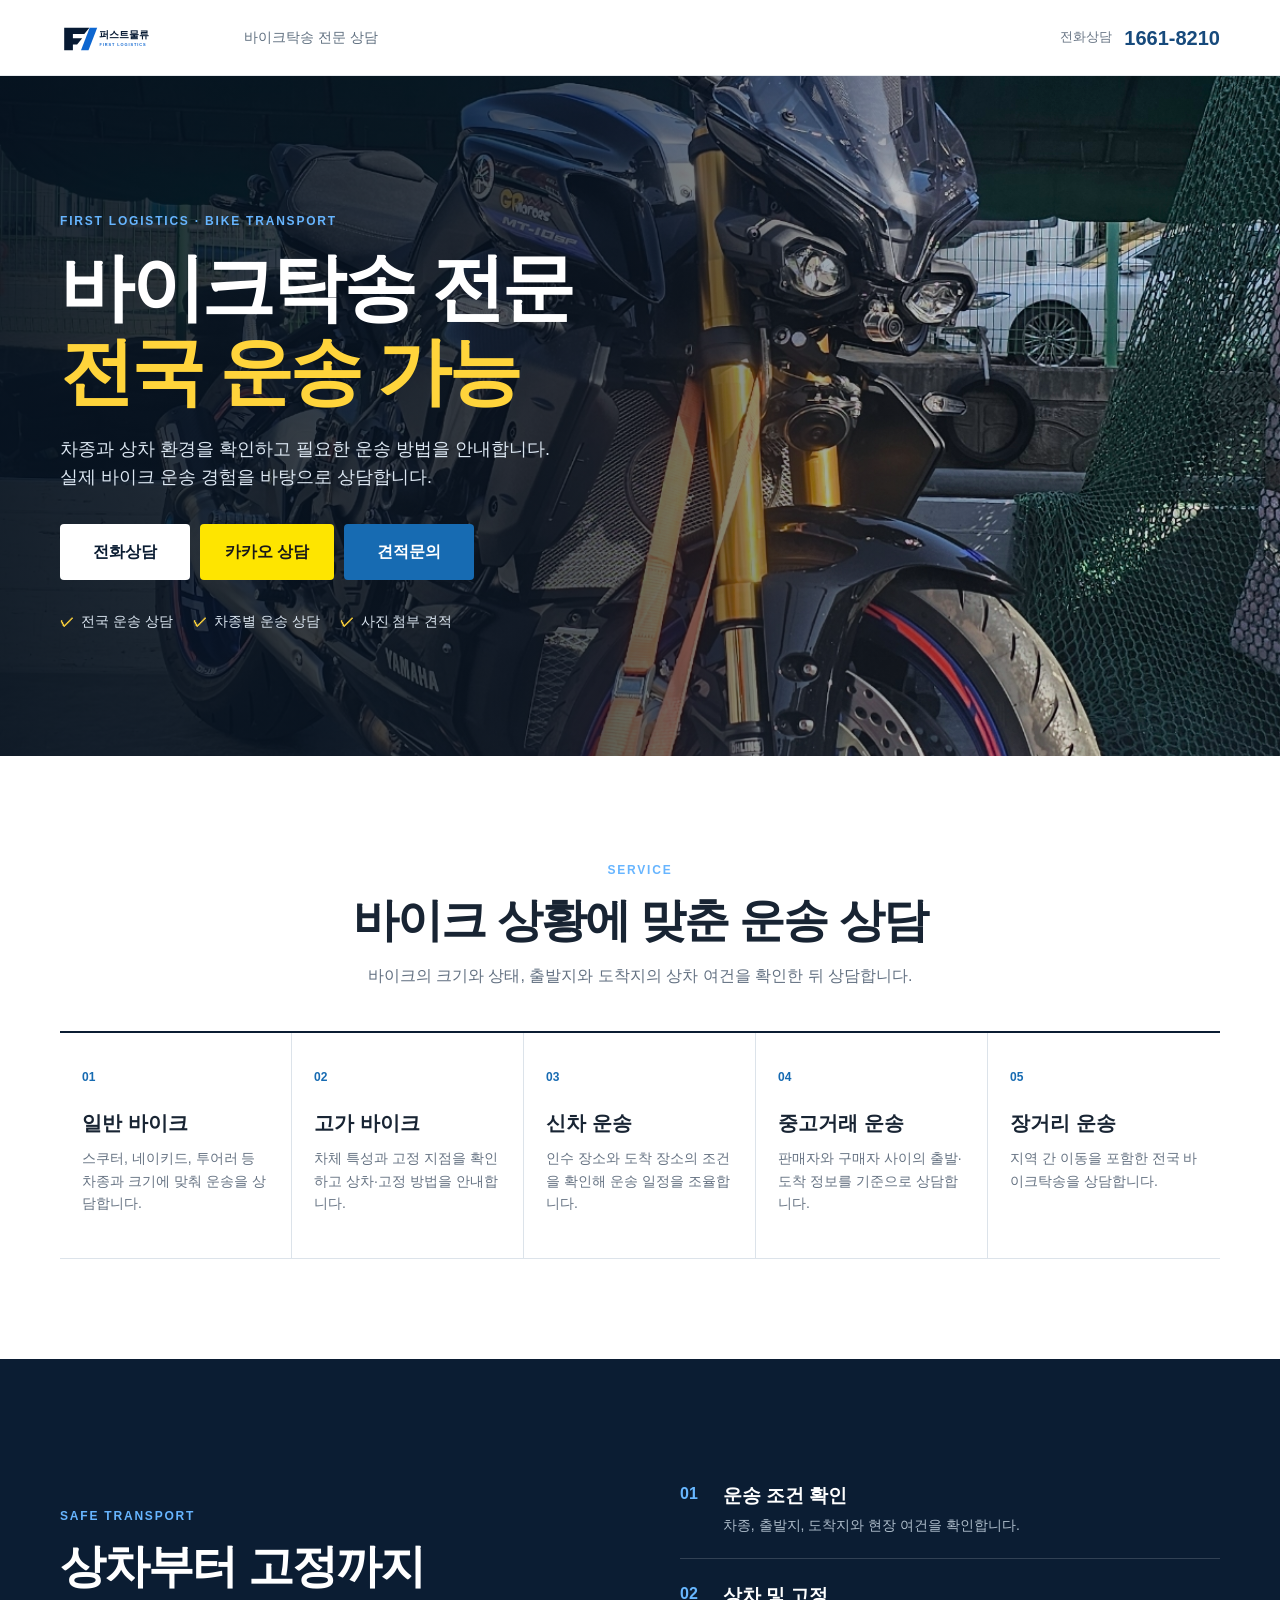
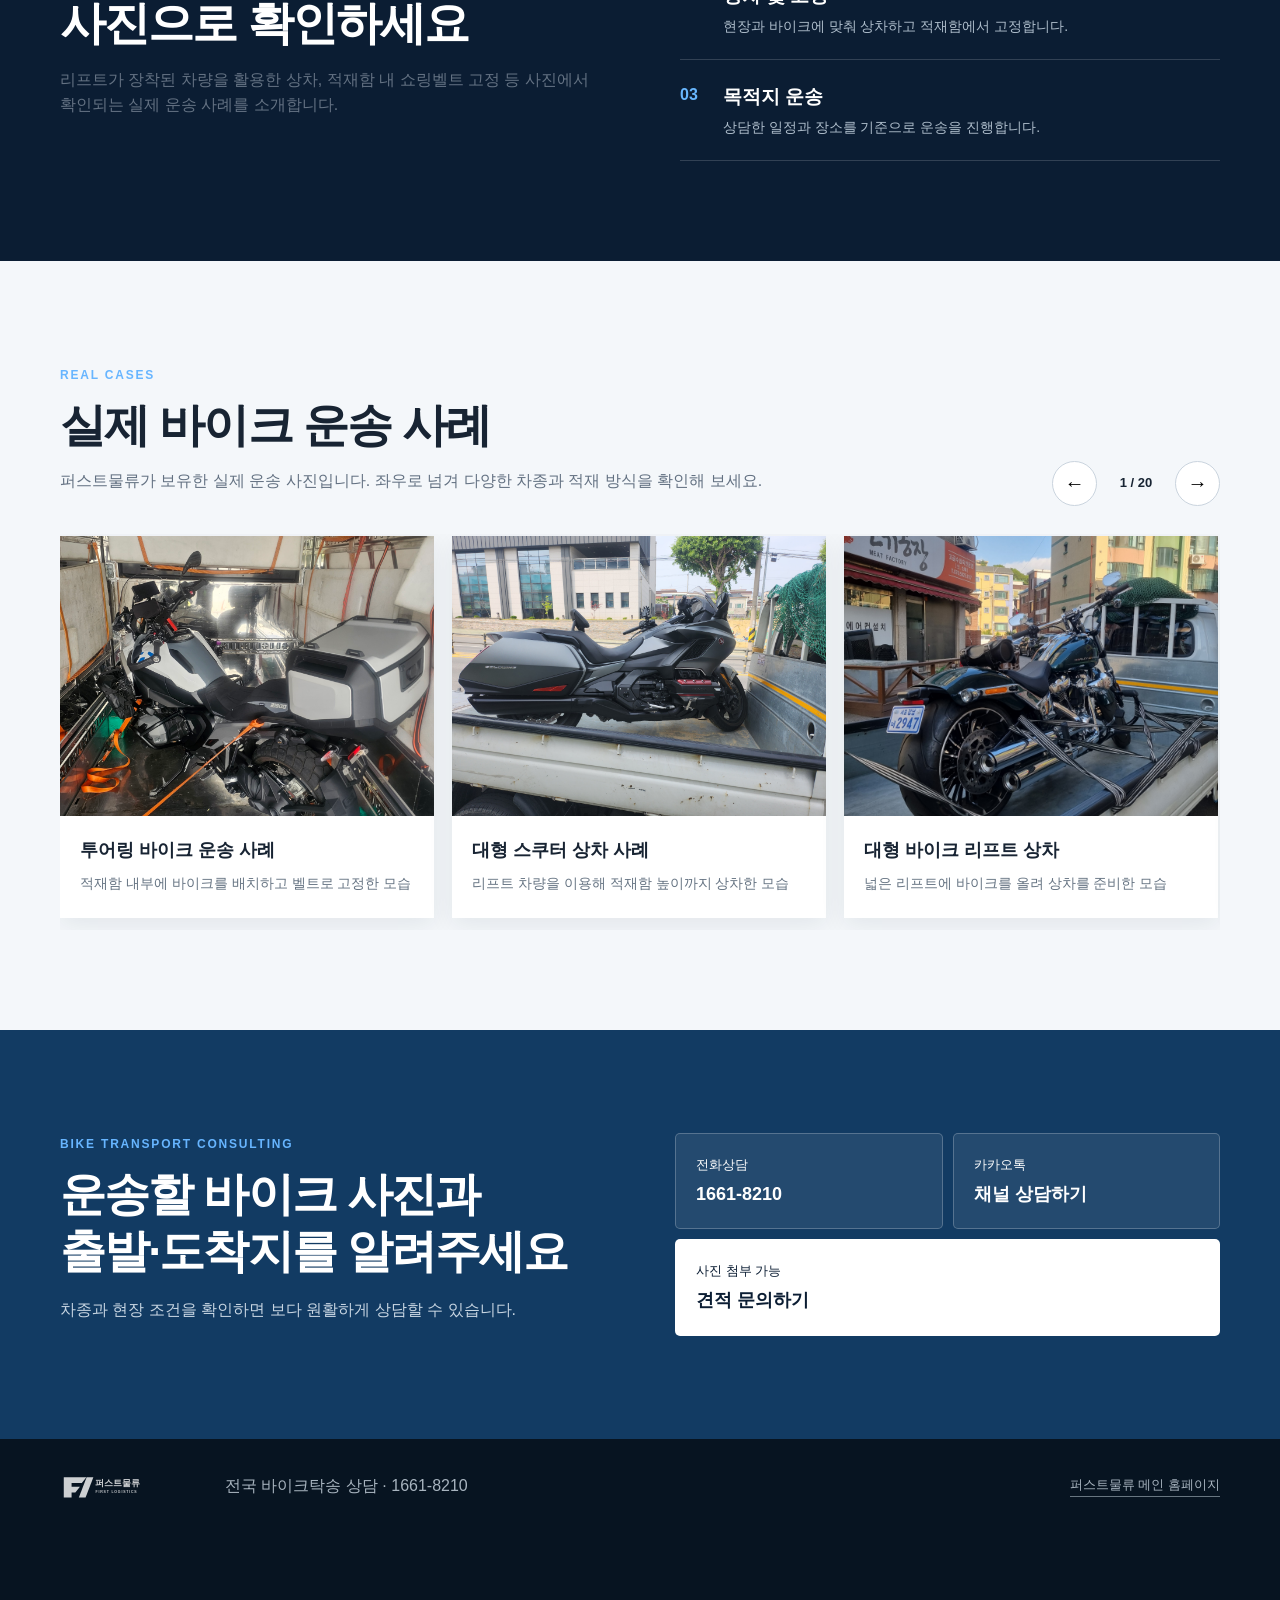
==== bike/index.html @ 936182fc "feat: add bike landing page" ====
<!doctype html>
<html lang="ko">
<head>
  <meta charset="utf-8">
  <meta name="viewport" content="width=device-width,initial-scale=1">
  <title>바이크탁송 전문 | 전국 오토바이 운송 퍼스트물류</title>
  <meta name="description" content="일반 바이크부터 고가·신차·중고거래·장거리 바이크까지 전국 탁송 상담. 실제 운송 사진을 확인하고 퍼스트물류에 전화, 카카오톡 또는 견적을 문의하세요.">
  <meta name="theme-color" content="#0b1d33">
  <link rel="canonical" href="https://firstlogis.co.kr/bike/">
  <meta property="og:type" content="website">
  <meta property="og:title" content="바이크탁송 전문 | 퍼스트물류">
  <meta property="og:description" content="실제 운송 경험을 바탕으로 상담하는 전국 바이크탁송 서비스">
  <meta property="og:url" content="https://firstlogis.co.kr/bike/">
  <meta property="og:site_name" content="퍼스트물류">
  <meta property="og:image" content="https://firstlogis.co.kr/assets/bike/bike-018.jpg">
  <meta property="og:image:alt" content="화물차에 안전하게 고정된 바이크 운송 사례">
  <meta name="twitter:card" content="summary_large_image">
  <meta name="twitter:title" content="바이크탁송 전문 | 퍼스트물류">
  <meta name="twitter:description" content="전국 바이크탁송 전화·카카오·견적 상담">
  <meta name="twitter:image" content="https://firstlogis.co.kr/assets/bike/bike-018.jpg">
  <link rel="icon" href="../assets/favicon.svg" type="image/svg+xml">
  <link rel="stylesheet" href="bike.css">
  <script async src="https://www.googletagmanager.com/gtag/js?id=G-6EL5B8HR0W"></script>
  <script>
    window.dataLayer = window.dataLayer || [];
    function gtag(){dataLayer.push(arguments);}
    gtag('js', new Date());
    gtag('config', 'G-6EL5B8HR0W');
  </script>
  <script type="application/ld+json">
  {
    "@context":"https://schema.org",
    "@type":"Service",
    "name":"퍼스트물류 바이크탁송",
    "serviceType":"바이크탁송 및 오토바이 운송",
    "provider":{"@type":"Organization","name":"퍼스트물류","url":"https://firstlogis.co.kr/","telephone":"1661-8210"},
    "areaServed":{"@type":"Country","name":"대한민국"},
    "url":"https://firstlogis.co.kr/bike/"
  }
  </script>
</head>
<body data-track-page-event="bike_page_view">
  <a class="skip-link" href="#main">본문 바로가기</a>

  <header class="bike-header">
    <div class="wrap header-inner">
      <a class="brand" href="../" aria-label="퍼스트물류 메인으로 이동"><img src="../assets/logo.svg" alt="퍼스트물류"></a>
      <p>바이크탁송 전문 상담</p>
      <a class="header-call" data-company-phone-link href="tel:16618210" data-track-event="phone_click" data-track-location="bike-header"><span>전화상담</span><strong data-company-phone>1661-8210</strong></a>
    </div>
  </header>

  <main id="main">
    <section class="hero">
      <img class="hero-image" src="../assets/bike/bike-018.jpg" alt="적재함에 쇼링벨트로 고정된 대형 바이크" fetchpriority="high">
      <div class="hero-shade"></div>
      <div class="wrap hero-content">
        <p class="eyebrow">FIRST LOGISTICS · BIKE TRANSPORT</p>
        <h1>바이크탁송 전문<br><strong>전국 운송 가능</strong></h1>
        <p class="hero-copy">차종과 상차 환경을 확인하고 필요한 운송 방법을 안내합니다.<br>실제 바이크 운송 경험을 바탕으로 상담합니다.</p>
        <div class="hero-actions">
          <a class="btn btn-call" data-company-phone-link href="tel:16618210" data-track-event="phone_click" data-track-location="bike-hero">전화상담</a>
          <a class="btn btn-kakao" data-kakao-link href="https://pf.kakao.com/_xdTxhfX" target="_blank" rel="noopener noreferrer" data-track-event="kakao_click" data-track-location="bike-hero">카카오 상담</a>
          <button class="btn btn-quote open-quote" type="button" data-track-event="quote_start" data-track-location="bike-hero">견적문의</button>
        </div>
        <ul class="hero-points" aria-label="바이크탁송 상담 특징">
          <li>전국 운송 상담</li><li>차종별 운송 상담</li><li>사진 첨부 견적</li>
        </ul>
      </div>
    </section>

    <section class="section services" aria-labelledby="services-title">
      <div class="wrap">
        <div class="section-heading"><span>SERVICE</span><h2 id="services-title">바이크 상황에 맞춘 운송 상담</h2><p>바이크의 크기와 상태, 출발지와 도착지의 상차 여건을 확인한 뒤 상담합니다.</p></div>
        <div class="service-grid">
          <article><b>01</b><h3>일반 바이크</h3><p>스쿠터, 네이키드, 투어러 등 차종과 크기에 맞춰 운송을 상담합니다.</p></article>
          <article><b>02</b><h3>고가 바이크</h3><p>차체 특성과 고정 지점을 확인하고 상차·고정 방법을 안내합니다.</p></article>
          <article><b>03</b><h3>신차 운송</h3><p>인수 장소와 도착 장소의 조건을 확인해 운송 일정을 조율합니다.</p></article>
          <article><b>04</b><h3>중고거래 운송</h3><p>판매자와 구매자 사이의 출발·도착 정보를 기준으로 상담합니다.</p></article>
          <article><b>05</b><h3>장거리 운송</h3><p>지역 간 이동을 포함한 전국 바이크탁송을 상담합니다.</p></article>
        </div>
      </div>
    </section>

    <section class="section method" aria-labelledby="method-title">
      <div class="wrap method-grid">
        <div><span class="section-label">SAFE TRANSPORT</span><h2 id="method-title">상차부터 고정까지<br>사진으로 확인하세요</h2><p>리프트가 장착된 차량을 활용한 상차, 적재함 내 쇼링벨트 고정 등 사진에서 확인되는 실제 운송 사례를 소개합니다.</p></div>
        <ol>
          <li><b>01</b><div><h3>운송 조건 확인</h3><p>차종, 출발지, 도착지와 현장 여건을 확인합니다.</p></div></li>
          <li><b>02</b><div><h3>상차 및 고정</h3><p>현장과 바이크에 맞춰 상차하고 적재함에서 고정합니다.</p></div></li>
          <li><b>03</b><div><h3>목적지 운송</h3><p>상담한 일정과 장소를 기준으로 운송을 진행합니다.</p></div></li>
        </ol>
      </div>
    </section>

    <section class="section cases" id="cases" aria-labelledby="cases-title">
      <div class="wrap">
        <div class="section-heading left"><span>REAL CASES</span><h2 id="cases-title">실제 바이크 운송 사례</h2><p>퍼스트물류가 보유한 실제 운송 사진입니다. 좌우로 넘겨 다양한 차종과 적재 방식을 확인해 보세요.</p></div>
        <div class="gallery-controls">
          <button type="button" class="gallery-prev" aria-label="이전 운송 사례">←</button>
          <span class="gallery-status" aria-live="polite">1 / 20</span>
          <button type="button" class="gallery-next" aria-label="다음 운송 사례">→</button>
        </div>
        <div class="case-gallery" tabindex="0">
          <figure><img src="../assets/bike/bike-001.jpg" alt="차량 적재함에 고정된 투어링 바이크" loading="lazy"><figcaption><h3>투어링 바이크 운송 사례</h3><p>적재함 내부에 바이크를 배치하고 벨트로 고정한 모습</p></figcaption></figure>
          <figure><img src="../assets/bike/bike-003.jpg" alt="리프트 차량에 상차된 대형 스쿠터" loading="lazy"><figcaption><h3>대형 스쿠터 상차 사례</h3><p>리프트 차량을 이용해 적재함 높이까지 상차한 모습</p></figcaption></figure>
          <figure><img src="../assets/bike/bike-004.jpg" alt="리프트 위에 놓인 대형 바이크" loading="lazy"><figcaption><h3>대형 바이크 리프트 상차</h3><p>넓은 리프트에 바이크를 올려 상차를 준비한 모습</p></figcaption></figure>
          <figure><img src="../assets/bike/bike-007.jpg" alt="화물차에 상차된 흰색 대형 바이크" loading="lazy"><figcaption><h3>대형 바이크 운송 사례</h3><p>차량 적재함에 바이크를 올리고 고정한 모습</p></figcaption></figure>
          <figure><img src="../assets/bike/bike-009.jpg" alt="차량에 고정된 네이키드 바이크" loading="lazy"><figcaption><h3>네이키드 바이크 고정 사례</h3><p>전면과 측면을 쇼링벨트로 고정한 모습</p></figcaption></figure>
          <figure><img src="../assets/bike/bike-012.jpg" alt="화물차에 고정된 대형 투어링 바이크" loading="lazy"><figcaption><h3>투어링 바이크 운송 사례</h3><p>적재함 위에서 바이크 차체를 벨트로 고정한 모습</p></figcaption></figure>
          <figure><img src="../assets/bike/bike-013.jpg" alt="탑차 내부에 적재된 대형 스쿠터" loading="lazy"><figcaption><h3>탑차 적재 사례</h3><p>외부와 분리된 적재함 내부에 바이크를 배치한 모습</p></figcaption></figure>
          <figure><img src="../assets/bike/bike-016.jpg" alt="리프트에 상차된 흰색 스쿠터" loading="lazy"><figcaption><h3>스쿠터 리프트 상차</h3><p>리프트를 이용해 스쿠터를 상차하는 모습</p></figcaption></figure>
          <figure><img src="../assets/bike/bike-018.jpg" alt="벨트로 고정된 대형 투어링 바이크" loading="lazy"><figcaption><h3>대형 투어링 바이크 고정</h3><p>바퀴와 차체 주변을 쇼링벨트로 고정한 모습</p></figcaption></figure>
          <figure><img src="../assets/bike/bike-019.jpg" alt="차량 적재함에 고정된 대형 스쿠터" loading="lazy"><figcaption><h3>대형 스쿠터 운송 사례</h3><p>적재함에서 스쿠터를 전후 방향으로 고정한 모습</p></figcaption></figure>
          <figure><img src="../assets/bike/bike-022.jpg" alt="탑차 내부에 나란히 적재된 바이크 두 대" loading="lazy"><figcaption><h3>바이크 2대 적재 사례</h3><p>적재함 내부에 두 대를 나란히 배치한 모습</p></figcaption></figure>
          <figure><img src="../assets/bike/bike-023.jpg" alt="리프트 위에 놓인 스포츠 바이크" loading="lazy"><figcaption><h3>스포츠 바이크 상차 사례</h3><p>리프트 위에 바이크를 올려 상차를 준비한 모습</p></figcaption></figure>
          <figure><img src="../assets/bike/bike-025.jpg" alt="운송 차량 내부에 고정된 바이크" loading="lazy"><figcaption><h3>적재함 내부 고정 사례</h3><p>바이크를 세워 벨트로 고정한 모습</p></figcaption></figure>
          <figure><img src="../assets/bike/bike-028.jpg" alt="적재함에 고정된 소형 바이크" loading="lazy"><figcaption><h3>소형 바이크 운송 사례</h3><p>적재함 벽면과 연결한 벨트로 차체를 고정한 모습</p></figcaption></figure>
          <figure><img src="../assets/bike/bike-029.jpg" alt="리프트에 상차된 스포츠 바이크" loading="lazy"><figcaption><h3>스포츠 바이크 리프트 상차</h3><p>리프트 위에 바이크를 세워 상차한 모습</p></figcaption></figure>
          <figure><img src="../assets/bike/bike-032.jpg" alt="화물차에 여러 대 적재된 바이크" loading="lazy"><figcaption><h3>복수 바이크 적재 사례</h3><p>여러 대의 바이크를 구분해 배치하고 고정한 모습</p></figcaption></figure>
          <figure><img src="../assets/bike/bike-034.jpg" alt="리프트 위 빨간색 대형 바이크" loading="lazy"><figcaption><h3>대형 바이크 상차 사례</h3><p>차량 리프트 중앙에 바이크를 올린 모습</p></figcaption></figure>
          <figure><img src="../assets/bike/bike-036.jpg" alt="적재함에 벨트로 고정된 대형 스쿠터" loading="lazy"><figcaption><h3>대형 스쿠터 고정 사례</h3><p>차체 양쪽을 쇼링벨트로 고정한 모습</p></figcaption></figure>
          <figure><img src="../assets/bike/bike-037.jpg" alt="화물차에 고정된 대형 바이크" loading="lazy"><figcaption><h3>대형 바이크 운송 사례</h3><p>적재함 내부에서 차체를 벨트로 고정한 모습</p></figcaption></figure>
          <figure><img src="../assets/bike/bike-046.jpg" alt="탑차 내부에 적재된 바이크 두 대" loading="lazy"><figcaption><h3>탑차 내 복수 적재 사례</h3><p>적재함 안쪽에 바이크 두 대를 배치한 모습</p></figcaption></figure>
        </div>
      </div>
    </section>

    <section class="section contact" aria-labelledby="contact-title">
      <div class="wrap contact-inner">
        <div><span>BIKE TRANSPORT CONSULTING</span><h2 id="contact-title">운송할 바이크 사진과<br>출발·도착지를 알려주세요</h2><p>차종과 현장 조건을 확인하면 보다 원활하게 상담할 수 있습니다.</p></div>
        <div class="contact-actions">
          <a data-company-phone-link href="tel:16618210" data-track-event="phone_click" data-track-location="bike-bottom"><small>전화상담</small><strong data-company-phone>1661-8210</strong></a>
          <a data-kakao-link href="https://pf.kakao.com/_xdTxhfX" target="_blank" rel="noopener noreferrer" data-track-event="kakao_click" data-track-location="bike-bottom"><small>카카오톡</small><strong>채널 상담하기</strong></a>
          <button class="open-quote" type="button" data-track-event="quote_start" data-track-location="bike-bottom"><small>사진 첨부 가능</small><strong>견적 문의하기</strong></button>
        </div>
      </div>
    </section>
  </main>

  <footer><div class="wrap"><img src="../assets/logo.svg" alt="퍼스트물류"><p>전국 바이크탁송 상담 · <a data-company-phone-link href="tel:16618210" data-track-event="phone_click" data-track-location="bike-footer" data-company-phone>1661-8210</a></p><a href="../">퍼스트물류 메인 홈페이지</a></div></footer>

  <nav class="mobile-cta" aria-label="빠른 상담">
    <a data-company-phone-link href="tel:16618210" data-track-event="phone_click" data-track-location="bike-mobile-fixed">전화</a>
    <a data-kakao-link href="https://pf.kakao.com/_xdTxhfX" target="_blank" rel="noopener noreferrer" data-track-event="kakao_click" data-track-location="bike-mobile-fixed">카카오</a>
    <button class="open-quote" type="button" data-track-event="quote_start" data-track-location="bike-mobile-fixed">견적문의</button>
  </nav>

  <div class="modal" id="quoteModal" aria-hidden="true">
    <button class="modal-backdrop" type="button" data-close-modal aria-label="견적 문의 닫기"></button>
    <div class="modal-panel" role="dialog" aria-modal="true" aria-labelledby="quoteModalTitle">
      <button class="modal-close" type="button" data-close-modal aria-label="닫기">×</button>
      <p class="modal-label">BIKE TRANSPORT</p><h2 id="quoteModalTitle">바이크탁송 견적 문의</h2><p>확인 후 입력하신 연락처로 안내드립니다.</p>
      <form name="transport-quote-popup" method="POST" data-netlify="true" netlify-honeypot="bot-field" enctype="multipart/form-data" action="/thanks.html" data-track-form="transport-quote-popup">
        <input type="hidden" name="form-name" value="transport-quote-popup"><input type="hidden" name="quote_id" value=""><input type="hidden" name="transport-category" value="바이크탁송"><p class="hidden"><label>작성하지 마세요 <input name="bot-field"></label></p>
        <div class="form-row"><label for="bike-name">이름 또는 업체명<input id="bike-name" name="name" required autocomplete="name" maxlength="100"></label><label for="bike-phone">연락처<input id="bike-phone" name="phone" type="tel" required autocomplete="tel" inputmode="tel" maxlength="30" placeholder="010-0000-0000"></label></div>
        <div class="form-row"><label for="bike-from">출발지<input id="bike-from" name="from" required maxlength="200" placeholder="예: 서울 강남구"></label><label for="bike-to">도착지<input id="bike-to" name="to" required maxlength="200" placeholder="예: 인천 서구"></label></div>
        <label for="bike-item">바이크 종류<input id="bike-item" name="item" required maxlength="200" placeholder="예: 대형 스쿠터, 투어링 바이크"></label>
        <label for="bike-message">추가 요청사항 (선택)<textarea id="bike-message" name="message" rows="3" maxlength="2000" placeholder="희망 일정과 현장 조건을 적어주세요."></textarea></label>
        <div class="file-fields"><span>바이크 사진 (선택, 최대 3장)</span><div><label for="bike-photo-1">사진 1</label><input id="bike-photo-1" name="cargo-photo" type="file" accept="image/jpeg,image/png,image/webp"><label for="bike-photo-2">사진 2</label><input id="bike-photo-2" name="cargo-photo-2" type="file" accept="image/jpeg,image/png,image/webp"><label for="bike-photo-3">사진 3</label><input id="bike-photo-3" name="cargo-photo-3" type="file" accept="image/jpeg,image/png,image/webp"></div><p class="file-error" role="alert"></p></div>
        <label class="agree" for="bike-privacy"><input id="bike-privacy" type="checkbox" name="privacy-agree" required> 견적 상담을 위한 개인정보 수집·이용에 동의합니다.</label>
        <button class="submit" type="submit" data-track-category="bike">견적 문의 보내기</button>
      </form>
    </div>
  </div>

  <script src="../js/config.js"></script><script src="../js/app.js"></script><script src="bike.js"></script><script src="../js/analytics.js"></script>
  <script type="text/javascript" src="//wcs.naver.net/wcslog.js"></script>
  <script>if(!wcs_add) var wcs_add = {}; wcs_add["wa"] = "17b223d15bdab20"; if(window.wcs){wcs_do();}</script>
</body>
</html>
---- bike/bike.css ----
:root{--navy:#0b1d33;--blue:#174a7c;--line:#dce3ea;--soft:#f4f7fa;--text:#182433;--yellow:#ffd43b}*{box-sizing:border-box}html{scroll-behavior:smooth}body{margin:0;color:var(--text);font-family:Pretendard,"Noto Sans KR",Arial,sans-serif;line-height:1.6;background:#fff}body.modal-open{overflow:hidden}button,a{font:inherit}a{color:inherit;text-decoration:none}button{cursor:pointer}.wrap{width:min(1160px,calc(100% - 40px));margin:auto}.skip-link{position:fixed;left:12px;top:-60px;z-index:100;background:#fff;padding:10px}.skip-link:focus{top:12px}.bike-header{height:76px;background:#fff;border-bottom:1px solid #e7ebef;position:relative;z-index:10}.header-inner{height:100%;display:flex;align-items:center;gap:28px}.brand img{display:block;width:156px}.header-inner>p{margin:0;color:#607080;font-size:14px}.header-call{margin-left:auto;display:flex;align-items:center;gap:12px}.header-call span{font-size:13px;color:#677484}.header-call strong{font-size:20px;color:var(--blue)}.hero{position:relative;min-height:680px;display:flex;align-items:center;color:#fff;overflow:hidden}.hero-image,.hero-shade{position:absolute;inset:0;width:100%;height:100%}.hero-image{object-fit:cover;object-position:center 58%}.hero-shade{background:linear-gradient(90deg,rgba(5,17,31,.91) 0%,rgba(5,17,31,.67) 46%,rgba(5,17,31,.08) 82%)}.hero-content{position:relative;padding:88px 0}.eyebrow,.section-heading>span,.section-label,.contact span,.modal-label{color:#67b5ff;letter-spacing:.15em;font-weight:800;font-size:12px}.hero h1{font-size:clamp(44px,6vw,74px);line-height:1.14;letter-spacing:-.045em;margin:15px 0 20px}.hero h1 strong{color:var(--yellow)}.hero-copy{font-size:18px;color:#dce7f2;margin:0 0 32px}.hero-actions{display:flex;gap:10px;flex-wrap:wrap}.btn{border:0;border-radius:4px;padding:15px 25px;font-weight:800;min-width:130px;text-align:center}.btn-call{background:#fff;color:var(--navy)}.btn-kakao{background:#fee500;color:#191919}.btn-quote{background:#176bb2;color:#fff}.hero-points{display:flex;list-style:none;padding:0;margin:30px 0 0;gap:20px;color:#dce7f2;font-size:14px}.hero-points li:before{content:"✓";color:var(--yellow);font-weight:900;margin-right:7px}.section{padding:100px 0}.section-heading{text-align:center;max-width:720px;margin:0 auto 42px}.section-heading.left{text-align:left;margin-left:0}.section-heading h2,.method h2,.contact h2{font-size:clamp(31px,4vw,46px);line-height:1.25;letter-spacing:-.04em;margin:10px 0 14px}.section-heading p,.method-grid>div>p{color:#637182;margin:0}.service-grid{display:grid;grid-template-columns:repeat(5,1fr);border-top:2px solid var(--navy);border-bottom:1px solid var(--line)}.service-grid article{padding:30px 22px;min-height:225px;border-right:1px solid var(--line)}.service-grid article:last-child{border-right:0}.service-grid b{color:#176bb2;font-size:12px}.service-grid h3{font-size:20px;margin:19px 0 8px}.service-grid p{font-size:14px;color:#667383;margin:0}.method{background:var(--navy);color:#fff}.method-grid{display:grid;grid-template-columns:1fr 1fr;gap:80px;align-items:center}.method-grid ol{list-style:none;padding:0;margin:0}.method-grid li{display:flex;gap:25px;padding:22px 0;border-bottom:1px solid rgba(255,255,255,.16)}.method-grid li>b{color:#68b7ff}.method-grid h3{margin:0 0 3px;font-size:19px}.method-grid li p{margin:0;color:#aebdcb;font-size:14px}.cases{background:var(--soft)}.gallery-controls{display:flex;justify-content:flex-end;align-items:center;gap:14px;margin-top:-75px;margin-bottom:28px}.gallery-controls button{width:45px;height:45px;border:1px solid #cad4de;background:#fff;border-radius:50%;font-size:20px}.gallery-status{font-weight:700;font-size:13px;min-width:50px;text-align:center}.case-gallery{display:flex;gap:18px;overflow-x:auto;scroll-snap-type:x mandatory;scrollbar-width:none;padding:2px 1px 12px}.case-gallery::-webkit-scrollbar{display:none}.case-gallery figure{flex:0 0 calc((100% - 36px)/3);margin:0;background:#fff;scroll-snap-align:start;box-shadow:0 7px 24px rgba(15,35,55,.08)}.case-gallery img{display:block;width:100%;aspect-ratio:4/3;object-fit:cover}.case-gallery figcaption{padding:20px 20px 24px}.case-gallery h3{font-size:18px;margin:0 0 7px}.case-gallery p{font-size:14px;color:#667483;margin:0}.contact{background:#123b63;color:#fff}.contact-inner{display:grid;grid-template-columns:1fr 1fr;gap:70px;align-items:center}.contact p{color:#c7d5e2}.contact-actions{display:grid;grid-template-columns:1fr 1fr;gap:10px}.contact-actions a,.contact-actions button{border:1px solid rgba(255,255,255,.23);background:rgba(255,255,255,.08);color:#fff;text-align:left;padding:20px;border-radius:5px}.contact-actions button{grid-column:1/-1;background:#fff;color:var(--navy)}.contact-actions small,.contact-actions strong{display:block}.contact-actions strong{font-size:18px;margin-top:4px}footer{background:#071421;color:#a8b4bf;padding:34px 0 100px}footer .wrap{display:flex;align-items:center;gap:25px}footer img{width:140px;filter:brightness(0) invert(1);opacity:.8}footer p{margin:0}footer .wrap>a{margin-left:auto;font-size:13px;border-bottom:1px solid #687681}.mobile-cta{display:none}.modal{position:fixed;inset:0;z-index:100;display:none;align-items:center;justify-content:center;padding:20px}.modal.open{display:flex}.modal-backdrop{position:absolute;inset:0;border:0;background:rgba(3,12,22,.78)}.modal-panel{position:relative;width:min(680px,100%);max-height:calc(100vh - 30px);overflow:auto;background:#fff;border-radius:8px;padding:34px;color:var(--text)}.modal-close{position:absolute;right:16px;top:12px;border:0;background:transparent;font-size:32px}.modal-panel h2{font-size:29px;margin:4px 0}.modal-panel>p{color:#647181;margin:0 0 20px}.modal form{display:grid;gap:13px}.form-row{display:grid;grid-template-columns:1fr 1fr;gap:12px}.modal label,.file-fields>span{font-size:13px;font-weight:700}.modal input,.modal textarea{display:block;width:100%;border:1px solid #ccd5de;border-radius:4px;padding:11px;margin-top:5px}.file-fields>div{display:grid;grid-template-columns:repeat(3,1fr);gap:6px;margin-top:6px}.file-fields input{font-size:11px;padding:7px}.file-error{color:#b52626;margin:2px 0;font-size:12px}.agree{display:flex;align-items:center;gap:8px}.agree input{width:auto;margin:0}.submit{border:0;border-radius:4px;background:#176bb2;color:#fff;font-weight:800;padding:15px}.hidden{position:absolute;left:-9999px}.mobile-cta{position:fixed;z-index:50;bottom:0;left:0;right:0;height:64px;background:#fff;box-shadow:0 -3px 16px rgba(0,0,0,.15);grid-template-columns:repeat(3,1fr)}.mobile-cta>*{display:grid;place-items:center;border:0;border-right:1px solid #e1e5e9;background:#fff;font-weight:800}.mobile-cta button{background:#176bb2;color:#fff}
@media(max-width:900px){.service-grid{grid-template-columns:repeat(2,1fr)}.service-grid article{border-bottom:1px solid var(--line)}.method-grid,.contact-inner{grid-template-columns:1fr;gap:40px}.case-gallery figure{flex-basis:calc((100% - 18px)/2)}}
@media(max-width:640px){.wrap{width:min(100% - 32px,1160px)}.bike-header{height:64px}.brand img{width:135px}.header-inner>p,.header-call span{display:none}.header-call strong{font-size:17px}.hero{min-height:640px;align-items:flex-end}.hero-image{object-position:62% center}.hero-shade{background:linear-gradient(0deg,rgba(5,17,31,.96) 0%,rgba(5,17,31,.68) 61%,rgba(5,17,31,.2) 100%)}.hero-content{padding:70px 0 55px}.hero h1{font-size:43px}.hero-copy{font-size:16px}.hero-copy br{display:none}.hero-actions{display:grid;grid-template-columns:1fr 1fr}.btn{min-width:0;padding:14px 10px}.btn-quote{grid-column:1/-1}.hero-points{gap:7px;justify-content:space-between;font-size:12px}.section{padding:72px 0}.section-heading{text-align:left;margin-bottom:30px}.service-grid{display:block}.service-grid article{min-height:0;border-right:0;padding:22px 8px}.service-grid h3{margin:8px 0 4px}.method-grid{gap:25px}.gallery-controls{margin:0 0 18px;justify-content:flex-start}.case-gallery figure{flex-basis:100%}.contact-actions{grid-template-columns:1fr}.contact-actions button{grid-column:auto}footer{padding-bottom:94px}footer .wrap{display:block}footer p{margin:15px 0}footer .wrap>a{margin:0}.mobile-cta{display:grid}.modal{padding:10px}.modal-panel{padding:28px 18px}.form-row{grid-template-columns:1fr}.file-fields>div{grid-template-columns:1fr}.file-fields input{font-size:13px}.modal-panel h2{font-size:25px}}
@media(prefers-reduced-motion:reduce){html{scroll-behavior:auto}}
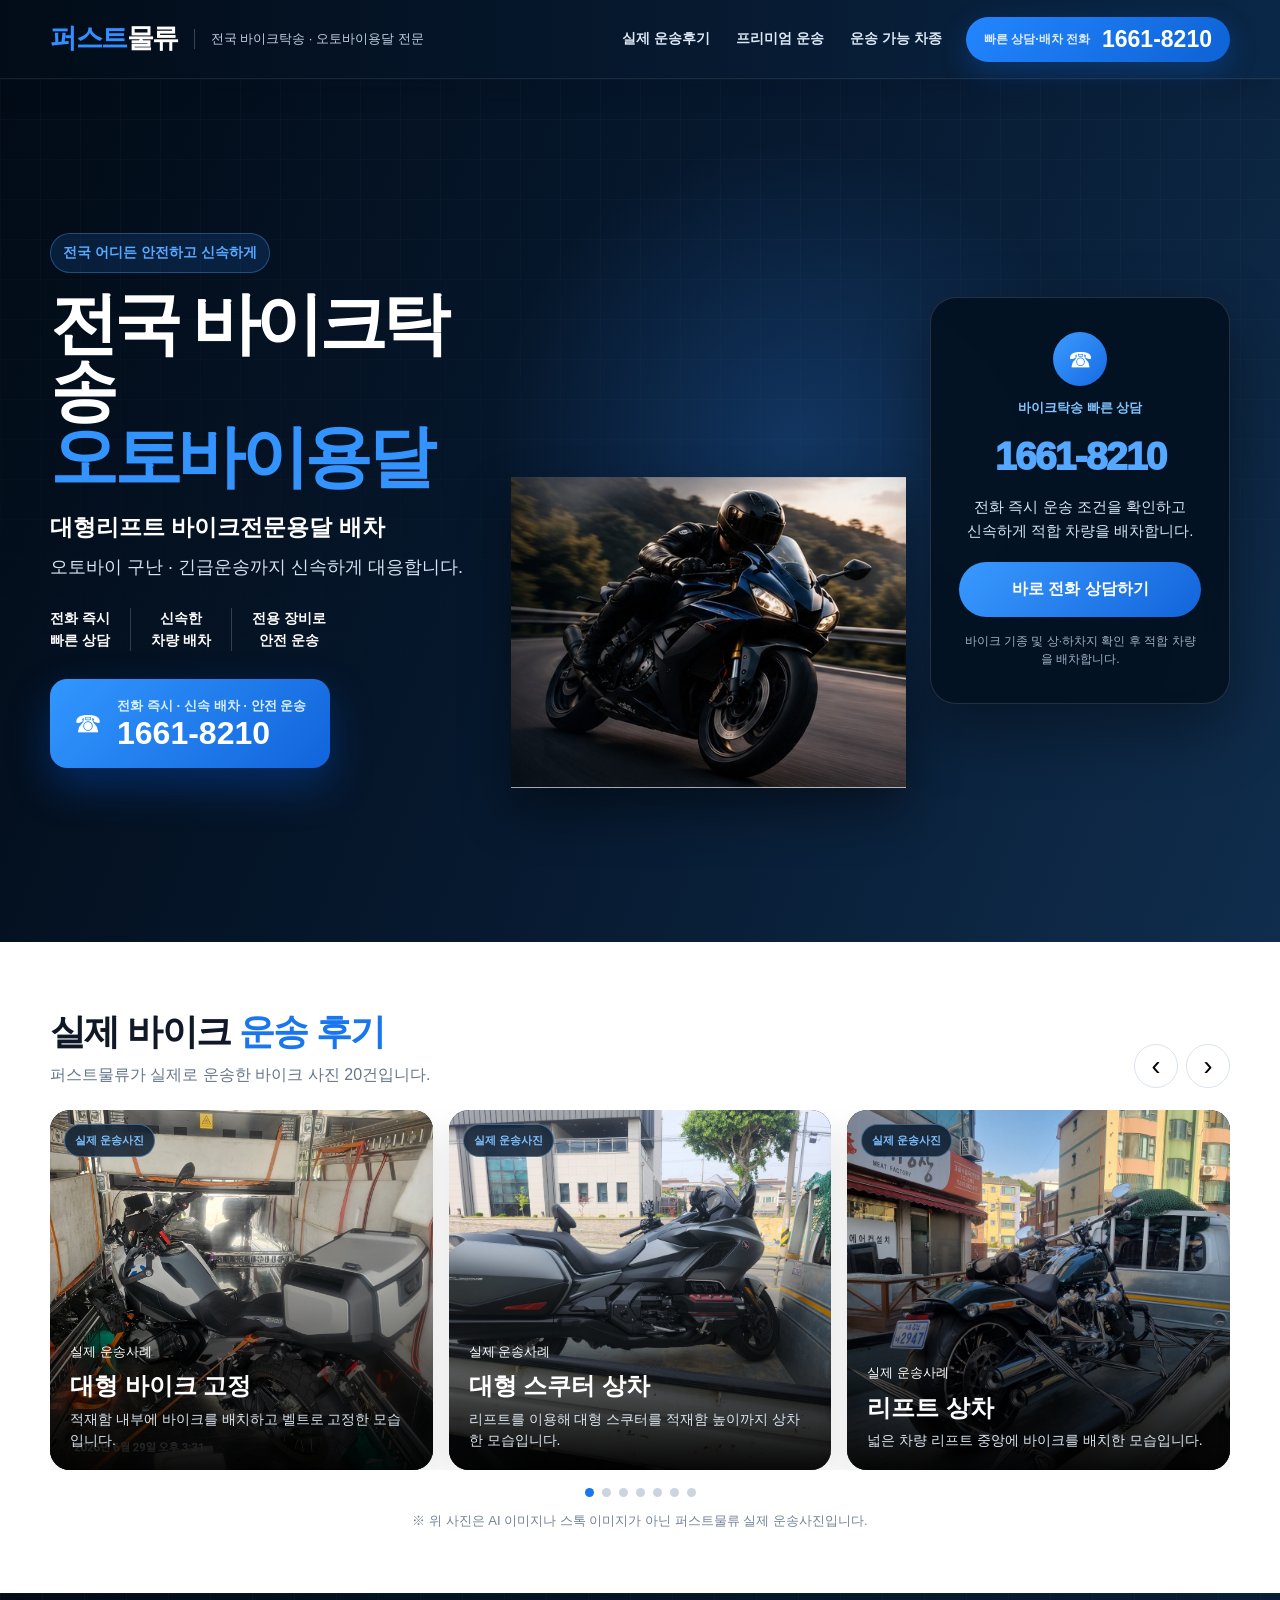
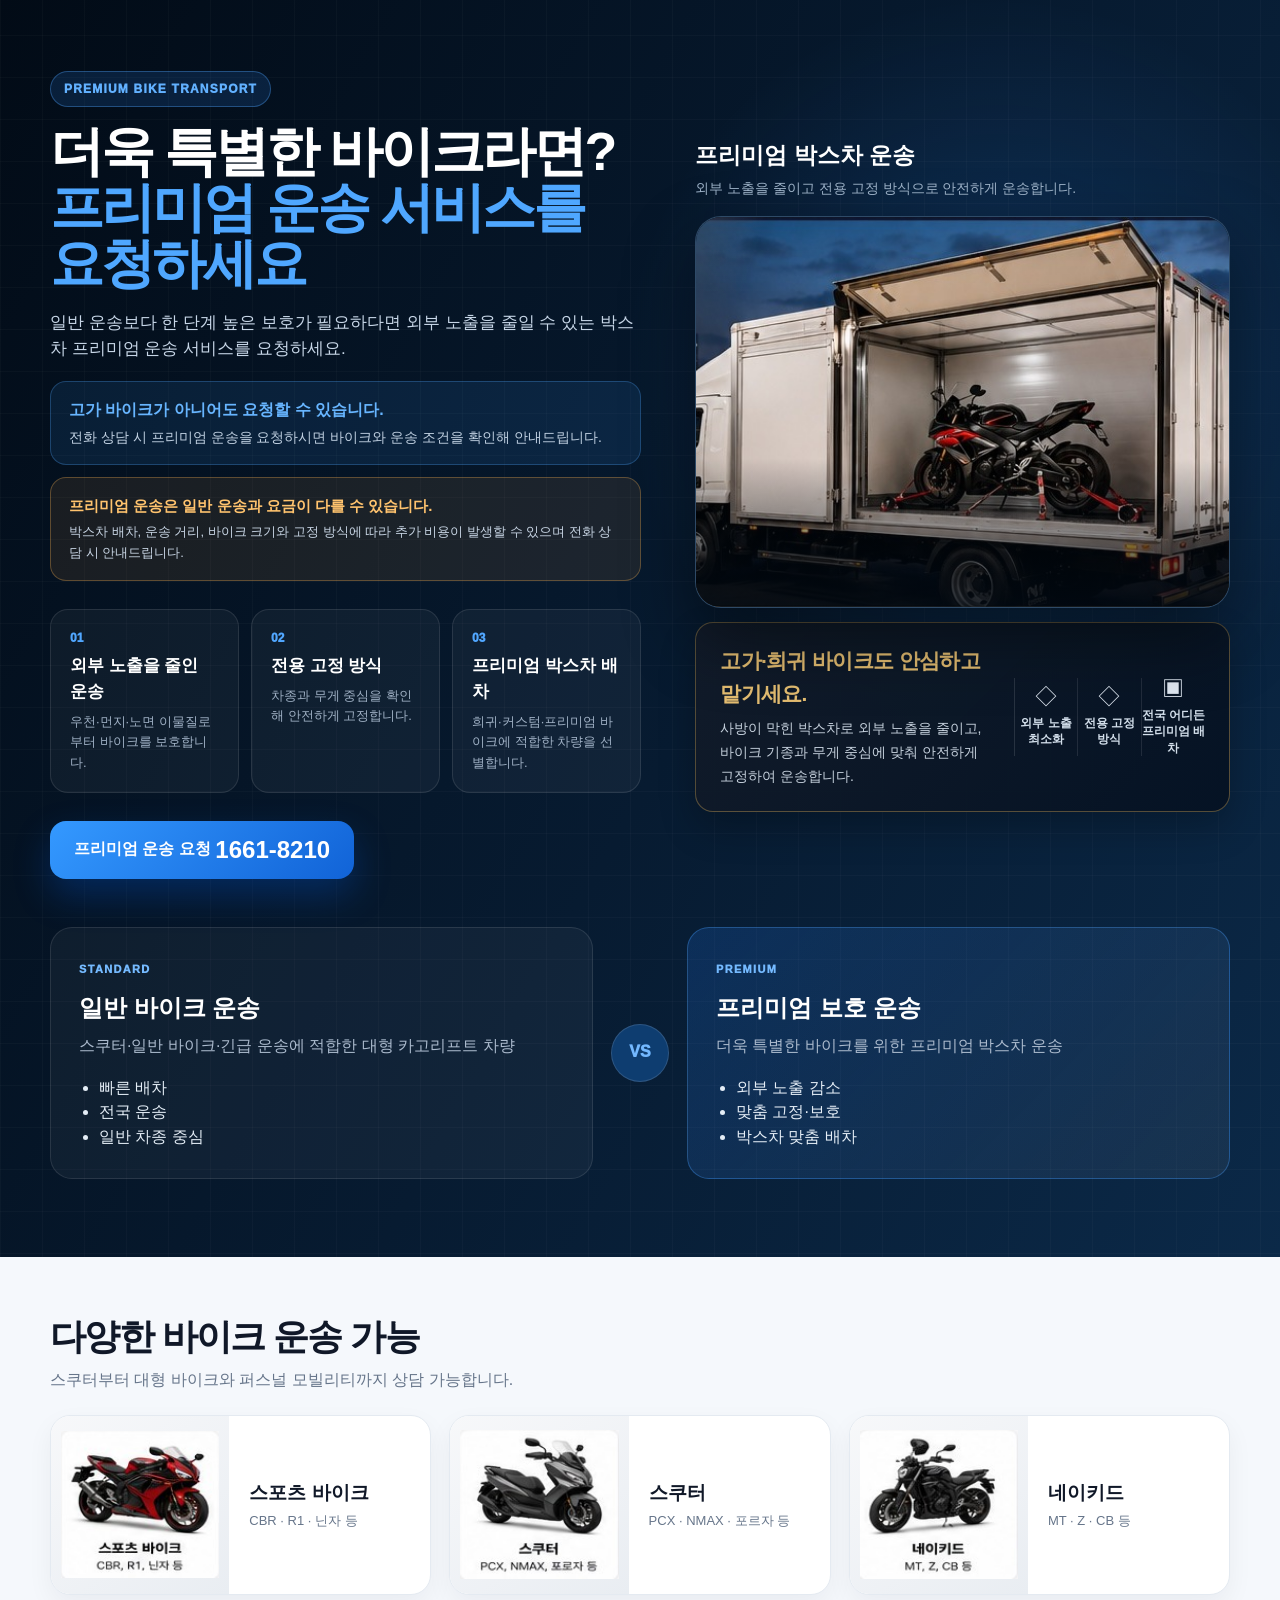
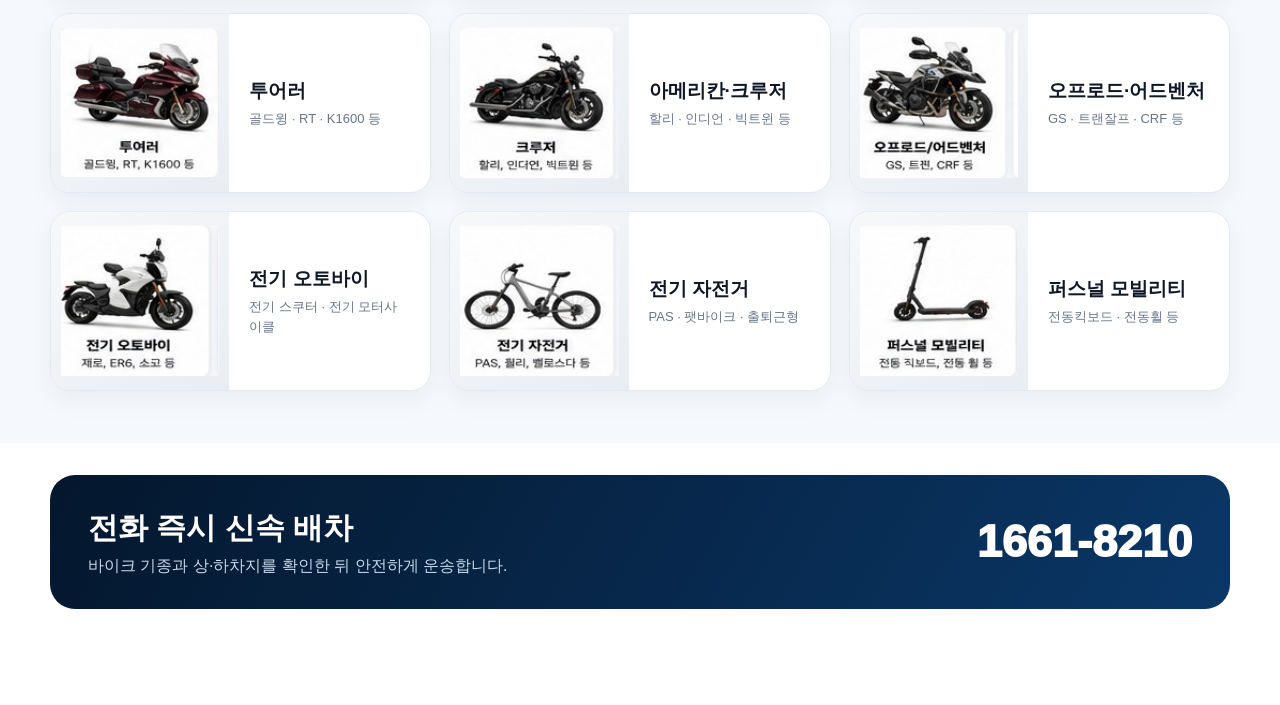
==== commit 3a02e539: "fix: restore approved bike landing design" ====
--- a/bike/index.html
+++ b/bike/index.html
@@ -1,171 +1,938 @@
 <!doctype html>
 <html lang="ko">
 <head>
-  <meta charset="utf-8">
-  <meta name="viewport" content="width=device-width,initial-scale=1">
-  <title>바이크탁송 전문 | 전국 오토바이 운송 퍼스트물류</title>
-  <meta name="description" content="일반 바이크부터 고가·신차·중고거래·장거리 바이크까지 전국 탁송 상담. 실제 운송 사진을 확인하고 퍼스트물류에 전화, 카카오톡 또는 견적을 문의하세요.">
-  <meta name="theme-color" content="#0b1d33">
-  <link rel="canonical" href="https://firstlogis.co.kr/bike/">
-  <meta property="og:type" content="website">
-  <meta property="og:title" content="바이크탁송 전문 | 퍼스트물류">
-  <meta property="og:description" content="실제 운송 경험을 바탕으로 상담하는 전국 바이크탁송 서비스">
-  <meta property="og:url" content="https://firstlogis.co.kr/bike/">
-  <meta property="og:site_name" content="퍼스트물류">
-  <meta property="og:image" content="https://firstlogis.co.kr/assets/bike/bike-018.jpg">
-  <meta property="og:image:alt" content="화물차에 안전하게 고정된 바이크 운송 사례">
-  <meta name="twitter:card" content="summary_large_image">
-  <meta name="twitter:title" content="바이크탁송 전문 | 퍼스트물류">
-  <meta name="twitter:description" content="전국 바이크탁송 전화·카카오·견적 상담">
-  <meta name="twitter:image" content="https://firstlogis.co.kr/assets/bike/bike-018.jpg">
-  <link rel="icon" href="../assets/favicon.svg" type="image/svg+xml">
-  <link rel="stylesheet" href="bike.css">
-  <script async src="https://www.googletagmanager.com/gtag/js?id=G-6EL5B8HR0W"></script>
-  <script>
-    window.dataLayer = window.dataLayer || [];
-    function gtag(){dataLayer.push(arguments);}
-    gtag('js', new Date());
-    gtag('config', 'G-6EL5B8HR0W');
-  </script>
-  <script type="application/ld+json">
-  {
-    "@context":"https://schema.org",
-    "@type":"Service",
-    "name":"퍼스트물류 바이크탁송",
-    "serviceType":"바이크탁송 및 오토바이 운송",
-    "provider":{"@type":"Organization","name":"퍼스트물류","url":"https://firstlogis.co.kr/","telephone":"1661-8210"},
-    "areaServed":{"@type":"Country","name":"대한민국"},
-    "url":"https://firstlogis.co.kr/bike/"
+<meta charset="utf-8">
+<meta name="viewport" content="width=device-width,initial-scale=1">
+<title>전국 바이크탁송 · 오토바이용달 | 퍼스트물류</title>
+<meta name="description" content="출발지와 도착지만 알려주세요. 운송비를 안내하고 신속하게 배차해드립니다.">
+<link rel="canonical" href="https://firstlogis.co.kr/bike/">
+<meta property="og:type" content="website">
+<meta property="og:title" content="전국 바이크탁송 · 오토바이용달 | 퍼스트물류">
+<meta property="og:description" content="출발지와 도착지만 알려주세요. 운송비를 안내하고 신속하게 배차해드립니다.">
+<meta property="og:url" content="https://firstlogis.co.kr/bike/">
+<meta property="og:site_name" content="퍼스트물류">
+<meta property="og:image" content="https://firstlogis.co.kr/assets/bike/bike-018.jpg">
+<meta property="og:image:alt" content="화물차에 고정된 바이크 실제 운송사진">
+<meta name="twitter:card" content="summary_large_image">
+<link rel="icon" href="../assets/favicon.svg" type="image/svg+xml">
+<script async src="https://www.googletagmanager.com/gtag/js?id=G-6EL5B8HR0W"></script>
+<script>
+window.dataLayer = window.dataLayer || [];
+function gtag(){dataLayer.push(arguments);}
+gtag('js', new Date());
+gtag('config', 'G-6EL5B8HR0W');
+</script><style>
+:root {
+  --blue:#1976ee;
+  --blue2:#3a99ff;
+  --navy:#06182d;
+  --navy2:#0b2748;
+  --ink:#101828;
+  --muted:#66758a;
+  --line:#e4eaf1;
+  --soft:#f5f8fc;
+  --white:#fff;
+  --max:1180px;
+}
+*{box-sizing:border-box}
+html{scroll-behavior:smooth}
+body{margin:0;font-family:Arial,"Noto Sans KR",sans-serif;color:var(--ink);background:#fff;line-height:1.55}
+a{text-decoration:none;color:inherit}
+button{font:inherit}
+.wrap{width:min(calc(100% - 32px),var(--max));margin:auto}
+
+.site-header{
+  position:sticky;top:0;z-index:100;
+  background:linear-gradient(90deg,#020c18,#071a31 58%,#0a2747);
+  color:#fff;border-bottom:1px solid rgba(255,255,255,.08);
+  box-shadow:0 8px 25px rgba(3,15,29,.18)
+}
+.header-inner{min-height:78px;display:flex;align-items:center;justify-content:space-between;gap:24px}
+.brand-block{display:flex;align-items:center;gap:16px;min-width:0}
+.logo{font-size:27px;font-weight:950;letter-spacing:-.055em;white-space:nowrap}
+.logo .first{color:#328fff} .logo .logis{color:#fff}
+.brand-tag{padding-left:16px;border-left:1px solid rgba(255,255,255,.22);font-size:13px;color:#bfd0e4;white-space:nowrap}
+.header-nav{display:flex;align-items:center;gap:26px;margin-left:auto}
+.header-nav a{font-size:14px;font-weight:800;color:#dce8f6}
+.header-phone{display:flex;align-items:center;gap:12px;padding:11px 18px;border-radius:999px;background:linear-gradient(135deg,#2386ff,#0e62d4);font-weight:900;box-shadow:0 10px 28px rgba(16,103,220,.3)}
+.header-phone small{font-size:12px;color:#dcecff} .header-phone strong{font-size:23px;line-height:1}
+
+.hero{
+  position:relative;overflow:hidden;color:#fff;
+  background:
+    radial-gradient(circle at 62% 42%,rgba(54,143,255,.22),transparent 32%),
+    linear-gradient(112deg,#020b16 0%,#071a31 53%,#102d4d 100%);
+}
+.hero:before{content:"";position:absolute;inset:0;background-image:linear-gradient(rgba(255,255,255,.025) 1px,transparent 1px),linear-gradient(90deg,rgba(255,255,255,.025) 1px,transparent 1px);background-size:40px 40px;mask-image:linear-gradient(to bottom,#000,transparent 90%)}
+.hero-inner{position:relative;min-height:640px;display:grid;grid-template-columns:1.05fr .95fr .72fr;align-items:center;gap:24px;padding:72px 0 92px}
+.hero-copy-wrap{position:relative;z-index:3}
+.eyebrow{display:inline-flex;align-items:center;padding:8px 12px;border-radius:999px;background:rgba(42,137,255,.15);border:1px solid rgba(79,161,255,.35);color:#58a9ff;font-weight:900;font-size:14px}
+h1{font-size:clamp(45px,5.3vw,72px);line-height:.98;letter-spacing:-.065em;margin:18px 0 20px}
+h1 span{display:block;color:#3393ff}
+.hero-lead{font-size:23px;font-weight:900;margin:0}
+.hero-desc{font-size:18px;color:#d6e3f2;margin:8px 0 26px}
+.feature-row{display:flex;margin:0 0 28px}
+.feature{padding:0 20px;text-align:center;border-right:1px solid rgba(255,255,255,.19);font-size:14px;font-weight:800}
+.feature:first-child{padding-left:0} .feature:last-child{border-right:0}
+.hero-phone{display:inline-flex;align-items:center;gap:15px;padding:17px 24px;border-radius:17px;background:linear-gradient(135deg,#3297ff,#1164da);box-shadow:0 18px 40px rgba(0,89,222,.35)}
+.hero-phone .phone-icon{font-size:28px} .hero-phone small{display:block;color:#dbeeff;font-weight:900} .hero-phone strong{display:block;font-size:32px;line-height:1.05}
+
+.rider-wrap{position:relative;align-self:end;height:575px;display:flex;align-items:flex-end;justify-content:center;z-index:2}
+.rider-wrap:after{content:"";position:absolute;left:10%;right:10%;bottom:22px;height:50px;border-radius:50%;background:rgba(0,0,0,.48);filter:blur(18px)}
+.rider-wrap img{position:relative;z-index:1;width:100%;height:100%;object-fit:contain;object-position:center bottom;filter:drop-shadow(0 24px 25px rgba(0,0,0,.42))}
+
+.call-card{position:relative;z-index:4;background:rgba(3,16,31,.88);border:1px solid rgba(255,255,255,.13);border-radius:26px;padding:34px 28px;text-align:center;box-shadow:0 26px 64px rgba(0,0,0,.38);backdrop-filter:blur(12px)}
+.call-circle{width:54px;height:54px;margin:0 auto 12px;border-radius:50%;display:grid;place-items:center;background:linear-gradient(135deg,#3b9cff,#1769e4);font-size:25px}
+.call-card small{display:block;color:#83c4ff;font-weight:900}
+.call-card .number{font-size:39px;color:#55a8ff;font-weight:950;letter-spacing:-.045em;margin:8px 0}
+.call-card p{margin:0 0 20px;color:#dae6f4;font-size:15px}
+.call-card a{display:block;padding:15px;border-radius:999px;background:linear-gradient(135deg,#399aff,#1364da);font-weight:950}
+.call-helper{margin-top:15px;color:#9fb1c6;font-size:12px}
+
+section{padding:62px 0}
+.section-head{display:flex;align-items:flex-end;justify-content:space-between;gap:20px;margin-bottom:22px}
+.section-head h2{margin:0;font-size:36px;letter-spacing:-.045em}
+.section-head h2 span{color:var(--blue)}
+.section-head p{margin:3px 0 0;color:var(--muted)}
+.controls{display:flex;gap:8px}
+.controls button{width:44px;height:44px;border:1px solid #dbe3ed;border-radius:50%;background:#fff;font-size:27px;cursor:pointer}
+.viewport{overflow:hidden;touch-action:pan-y}
+.track{display:flex;gap:16px;transition:transform .52s cubic-bezier(.22,.61,.36,1);will-change:transform}
+.review-card{position:relative;flex:0 0 calc((100% - 32px)/3);height:340px;border-radius:20px;overflow:hidden;background:#101827;box-shadow:0 14px 32px rgba(15,23,42,.1)}
+.review-card img{width:100%;height:100%;object-fit:cover;object-position:center}
+.review-gradient{position:absolute;inset:35% 0 0;background:linear-gradient(transparent,rgba(0,0,0,.95))}
+.review-copy{position:absolute;left:20px;right:20px;bottom:18px;color:#fff}
+.review-copy small{font-size:13px} .review-copy h3{font-size:24px;margin:4px 0} .review-copy p{font-size:14px;color:#dbe5ef;margin:0}
+.dots{display:flex;justify-content:center;gap:8px;margin-top:18px}
+.dot{width:9px;height:9px;padding:0;border:0;border-radius:50%;background:#cbd5e1;cursor:pointer} .dot.active{background:var(--blue)}
+
+.categories{background:var(--soft);padding-top:52px;padding-bottom:52px}
+.category-grid{display:grid;grid-template-columns:repeat(3,1fr);gap:18px}
+.category-card{display:grid;grid-template-columns:47% 53%;min-height:180px;background:#fff;border:1px solid var(--line);border-radius:20px;overflow:hidden;box-shadow:0 10px 26px rgba(15,23,42,.05)}
+.category-image{display:flex;align-items:center;justify-content:center;background:linear-gradient(145deg,#f7f8fa,#e9edf2);padding:10px}
+.category-image img{width:100%;height:100%;max-height:165px;object-fit:contain;object-position:center}
+.category-copy{display:flex;flex-direction:column;justify-content:center;padding:20px}
+.category-copy h3{font-size:19px;margin:0 0 4px} .category-copy p{font-size:13px;color:var(--muted);margin:0}
+
+
+.premium-section{
+  position:relative;
+  overflow:hidden;
+  padding:78px 0;
+  color:#fff;
+  background:
+    radial-gradient(circle at 78% 30%,rgba(48,143,255,.2),transparent 28%),
+    linear-gradient(120deg,#020b16,#071b31 55%,#0b2948);
+}
+.premium-section:before{
+  content:"";
+  position:absolute;inset:0;
+  background-image:
+    linear-gradient(rgba(255,255,255,.025) 1px,transparent 1px),
+    linear-gradient(90deg,rgba(255,255,255,.025) 1px,transparent 1px);
+  background-size:42px 42px;
+}
+.premium-section .wrap{position:relative;z-index:1}
+.premium-hero{
+  display:grid;
+  grid-template-columns:1.05fr .95fr;
+  gap:54px;
+  align-items:center;
+}
+.premium-badge{
+  display:inline-flex;
+  padding:8px 13px;
+  border-radius:999px;
+  background:rgba(49,144,255,.15);
+  border:1px solid rgba(80,165,255,.35);
+  color:#62b1ff;
+  font-size:12px;
+  font-weight:950;
+  letter-spacing:.1em;
+}
+.premium-copy h2{
+  margin:17px 0 18px;
+  font-size:clamp(38px,4.2vw,58px);
+  line-height:1.04;
+  letter-spacing:-.055em;
+}
+.premium-copy h2 strong{color:#4fa7ff}
+.premium-copy>p{
+  margin:0;
+  max-width:670px;
+  color:#c7d6e7;
+  font-size:17px;
+}
+
+.premium-choice-note{
+  margin-top:18px;
+  padding:16px 18px;
+  border-radius:16px;
+  background:rgba(54,151,255,.11);
+  border:1px solid rgba(82,170,255,.28);
+}
+.premium-choice-note strong{
+  display:block;
+  color:#67b5ff;
+  font-size:16px;
+}
+.premium-choice-note span{
+  display:block;
+  margin-top:4px;
+  color:#c1d1e2;
+  font-size:14px;
+}
+
+.premium-points{
+  display:grid;
+  grid-template-columns:repeat(3,1fr);
+  gap:12px;
+  margin:28px 0;
+}
+.premium-points>div{
+  min-height:150px;
+  padding:19px;
+  border-radius:18px;
+  border:1px solid rgba(255,255,255,.1);
+  background:rgba(255,255,255,.045);
+}
+.premium-points span{
+  display:block;
+  color:#51a7ff;
+  font-size:12px;
+  font-weight:950;
+}
+.premium-points strong{
+  display:block;
+  margin:5px 0 7px;
+  font-size:17px;
+}
+.premium-points p{
+  margin:0;
+  color:#9fb0c4;
+  font-size:13px;
+}
+.premium-phone{
+  display:inline-flex;
+  align-items:center;
+  justify-content:center;
+  min-height:58px;
+  padding:0 24px;
+  border-radius:16px;
+  background:linear-gradient(135deg,#3499ff,#1163d7);
+  box-shadow:0 16px 36px rgba(0,91,218,.3);
+  font-weight:900;
+}
+.premium-phone strong{font-size:24px}
+
+.premium-visual{
+  position:relative;
+  min-height:480px;
+  display:flex;
+  flex-direction:column;
+  align-items:center;
+  justify-content:center;
+}
+.premium-truck{
+  position:relative;
+  width:min(100%,520px);
+  height:330px;
+  filter:drop-shadow(0 28px 40px rgba(0,0,0,.45));
+}
+.truck-roof{
+  position:absolute;
+  left:8%;right:8%;top:0;height:38px;
+  border-radius:22px 22px 5px 5px;
+  background:linear-gradient(180deg,#dce8f5,#9fb3c7);
+}
+.truck-box{
+  position:absolute;
+  left:4%;right:4%;top:28px;height:245px;
+  border:5px solid #9eb3c6;
+  border-radius:12px;
+  overflow:hidden;
+  background:
+    linear-gradient(135deg,rgba(26,54,83,.96),rgba(4,17,31,.98)),
+    repeating-linear-gradient(90deg,transparent 0 48px,rgba(255,255,255,.04) 49px 50px);
+}
+.truck-box:before{
+  content:"";
+  position:absolute;
+  inset:15px;
+  border:1px solid rgba(255,255,255,.13);
+  border-radius:8px;
+}
+.truck-light{
+  position:absolute;left:28px;right:28px;top:19px;height:5px;
+  background:linear-gradient(90deg,transparent,#58aeff,transparent);
+  filter:drop-shadow(0 0 8px #58aeff);
+}
+.bike-silhouette{
+  position:absolute;
+  left:50%;bottom:45px;
+  width:300px;height:145px;
+  transform:translateX(-50%);
+}
+.wheel{
+  position:absolute;bottom:0;
+  width:76px;height:76px;border-radius:50%;
+  border:9px solid #121a24;
+  box-shadow:inset 0 0 0 4px #8997a5;
+}
+.wheel:after{
+  content:"";position:absolute;inset:18px;border-radius:50%;background:#4b5967
+}
+.wheel-left{left:20px}.wheel-right{right:20px}
+.bike-body{
+  position:absolute;
+  left:72px;right:69px;bottom:51px;height:51px;
+  background:linear-gradient(135deg,#328fff,#0b4fa8);
+  clip-path:polygon(0 65%,26% 15%,63% 0,100% 44%,82% 100%,22% 100%);
+  filter:drop-shadow(0 5px 8px rgba(0,0,0,.45));
+}
+.bike-handle{
+  position:absolute;right:62px;bottom:96px;width:78px;height:8px;
+  background:#8ea0b2;transform:rotate(-17deg);border-radius:8px
+}
+.secure-lines span{
+  position:absolute;
+  bottom:38px;
+  width:3px;height:138px;
+  background:linear-gradient(#f8c645,#d88600);
+  transform-origin:bottom;
+}
+.secure-lines span:first-child{left:28%;transform:rotate(25deg)}
+.secure-lines span:last-child{right:28%;transform:rotate(-25deg)}
+.truck-lift{
+  position:absolute;
+  left:12%;right:12%;bottom:18px;height:45px;
+  border-radius:4px 4px 14px 14px;
+  background:linear-gradient(180deg,#7f8f9f,#3b4957);
+  transform:perspective(200px) rotateX(16deg);
+}
+.premium-caption{
+  text-align:center;
+  margin-top:10px;
+}
+.premium-caption strong{display:block;font-size:20px}
+.premium-caption span{color:#91a7bf;font-size:13px}
+
+.premium-compare{
+  display:grid;
+  grid-template-columns:1fr auto 1fr;
+  gap:18px;
+  align-items:center;
+  margin-top:48px;
+}
+.compare-card{
+  min-height:230px;
+  padding:28px;
+  border-radius:22px;
+  border:1px solid rgba(255,255,255,.1);
+}
+.compare-card.standard{background:rgba(255,255,255,.045)}
+.compare-card.premium{
+  background:linear-gradient(135deg,rgba(29,112,222,.22),rgba(255,255,255,.055));
+  border-color:rgba(70,158,255,.34);
+}
+.compare-label{
+  display:inline-block;
+  color:#75baff;
+  font-size:11px;
+  font-weight:950;
+  letter-spacing:.12em;
+}
+.compare-card h3{font-size:24px;margin:8px 0}
+.compare-card p{color:#abbacd;margin:0 0 17px}
+.compare-card ul{
+  margin:0;padding-left:20px;color:#e4edf6
+}
+.compare-divider{
+  width:58px;height:58px;
+  display:grid;place-items:center;
+  border-radius:50%;
+  background:#0e3d70;
+  border:1px solid rgba(255,255,255,.13);
+  font-weight:950;
+  color:#73b8ff;
+}
+
+
+
+.premium-image-head{
+  width:100%;
+  margin-bottom:16px;
+  text-align:left;
+}
+.premium-image-head strong{
+  display:block;
+  color:#fff;
+  font-size:23px;
+}
+.premium-image-head span{
+  display:block;
+  margin-top:5px;
+  color:#9fb4ca;
+  font-size:14px;
+}
+.premium-price-notice{
+  margin-top:12px;
+  padding:16px 18px;
+  border-radius:16px;
+  background:rgba(255,169,64,.09);
+  border:1px solid rgba(255,181,85,.3);
+}
+.premium-price-notice strong{
+  display:block;
+  color:#ffc36e;
+  font-size:15px;
+}
+.premium-price-notice span{
+  display:block;
+  margin-top:5px;
+  color:#c8d5e4;
+  font-size:13px;
+  line-height:1.6;
+}
+.premium-photo-label,
+.premium-caption{
+  display:none!important;
+}
+
+
+.premium-photo-frame{
+  overflow:hidden;
+}
+.premium-photo-frame img{
+  height:360px;
+  object-fit:cover;
+  object-position:center;
+}
+.premium-image-message{
+  width:100%;
+  margin-top:14px;
+  display:grid;
+  grid-template-columns:1.35fr .95fr;
+  gap:22px;
+  align-items:center;
+  padding:22px 24px;
+  border-radius:18px;
+  border:1px solid rgba(230,182,91,.35);
+  background:
+    linear-gradient(135deg,rgba(18,28,42,.97),rgba(5,19,36,.98));
+  box-shadow:0 16px 36px rgba(0,0,0,.24);
+}
+.premium-message-copy strong{
+  display:block;
+  color:#e4bd71;
+  font-size:21px;
+  letter-spacing:-.03em;
+}
+.premium-message-copy p{
+  margin:7px 0 0;
+  color:#c5d0dc;
+  font-size:14px;
+  line-height:1.7;
+}
+.premium-message-icons{
+  display:grid;
+  grid-template-columns:repeat(3,1fr);
+  border-left:1px solid rgba(255,255,255,.12);
+}
+.premium-message-icons div{
+  min-height:74px;
+  display:flex;
+  flex-direction:column;
+  align-items:center;
+  justify-content:center;
+  text-align:center;
+  border-right:1px solid rgba(255,255,255,.1);
+}
+.premium-message-icons div:last-child{border-right:0}
+.premium-message-icons span{
+  color:#dfe8f2;
+  font-size:22px;
+  line-height:1;
+}
+.premium-message-icons b{
+  margin-top:7px;
+  color:#d2deea;
+  font-size:12px;
+  line-height:1.35;
+}
+
+.premium-photo-visual{min-height:500px}
+.premium-photo-frame{
+  position:relative;
+  width:100%;
+  overflow:hidden;
+  border-radius:26px;
+  border:1px solid rgba(130,191,255,.35);
+  background:#020b16;
+  box-shadow:
+    0 30px 70px rgba(0,0,0,.48),
+    0 0 0 1px rgba(255,255,255,.04) inset;
+}
+.premium-photo-frame img{
+  display:block;
+  width:100%;
+  height:390px;
+  object-fit:cover;
+  object-position:center;
+}
+.premium-photo-frame:after{
+  content:"";
+  position:absolute;
+  inset:0;
+  pointer-events:none;
+  background:
+    linear-gradient(180deg,rgba(255,255,255,.05),transparent 20%),
+    linear-gradient(0deg,rgba(1,9,18,.86),transparent 38%);
+}
+.premium-photo-shine{
+  position:absolute;
+  top:-20%;
+  left:-35%;
+  z-index:2;
+  width:35%;
+  height:145%;
+  transform:rotate(18deg);
+  background:linear-gradient(90deg,transparent,rgba(255,255,255,.18),transparent);
+  animation:premiumShine 5.5s ease-in-out infinite;
+}
+@keyframes premiumShine{
+  0%,35%{left:-35%}
+  70%,100%{left:125%}
+}
+.premium-photo-label{
+  position:absolute;
+  left:24px;right:24px;bottom:22px;
+  z-index:3;
+  display:flex;
+  flex-direction:column;
+}
+.premium-photo-label span{
+  color:#65b2ff;
+  font-size:11px;
+  font-weight:950;
+  letter-spacing:.12em;
+}
+.premium-photo-label strong{
+  margin-top:4px;
+  font-size:23px;
+  color:#fff;
+}
+.premium-caption{margin-top:18px}
+.premium-caption strong{font-size:22px}
+.premium-caption span{display:block;margin-top:4px}
+
+.bottom-cta{padding:32px 0 96px}
+.bottom-box{display:flex;align-items:center;justify-content:space-between;gap:24px;padding:30px 38px;border-radius:25px;background:linear-gradient(120deg,#04172d,#0a3767);color:#fff}
+.bottom-box h2{font-size:30px;margin:0 0 3px} .bottom-box p{color:#c8d8e8;margin:0}
+.bottom-number{font-size:45px;font-weight:950;white-space:nowrap}
+.mobile-call{display:none}
+
+@media(max-width:960px){
+  .brand-tag,.header-nav{display:none}
+  .hero-inner{grid-template-columns:1fr 1fr;gap:22px}
+  .rider-wrap{grid-column:2;grid-row:1 / span 2}
+  .call-card{grid-column:1;max-width:520px}
+  .category-grid{grid-template-columns:repeat(2,1fr)}
+}
+@media(max-width:680px){
+  .wrap{width:min(calc(100% - 22px),var(--max))}
+  .header-inner{min-height:65px} .logo{font-size:22px} .header-phone{padding:9px 12px} .header-phone small{display:none} .header-phone strong{font-size:18px}
+  .hero-inner{min-height:auto;display:flex;flex-direction:column;align-items:stretch;padding:40px 0 70px}
+  .hero-copy-wrap{order:1}
+  h1{font-size:45px}
+  .hero-lead{font-size:20px} .hero-desc{font-size:16px}
+  .feature-row{display:grid;grid-template-columns:repeat(3,1fr)} .feature{padding:0 8px;font-size:12px}
+  .hero-phone{width:100%;justify-content:center}
+  .rider-wrap{order:2;height:360px;margin-top:-20px}
+  .call-card{order:3;padding:27px 20px;margin-top:-28px}
+  .call-card .number{font-size:37px}
+  section{padding:46px 0}
+  .section-head{align-items:flex-start} .section-head h2{font-size:29px} .section-head p{font-size:14px}
+  .controls{display:none}
+  .review-card{flex:0 0 86%;height:315px}
+  .category-grid{display:flex;overflow-x:auto;scroll-snap-type:x mandatory;padding-bottom:8px}
+  .category-card{min-width:88%;grid-template-columns:44% 56%;scroll-snap-align:start}
+
+  .premium-section{padding:56px 0}
+
+
+  .premium-image-head strong{font-size:20px}
+  .premium-image-head span{font-size:13px}
+  .premium-price-notice{padding:14px 15px}
+
+
+  .premium-photo-frame img{height:270px}
+  .premium-image-message{
+    grid-template-columns:1fr;
+    gap:16px;
+    padding:18px;
   }
-  </script>
+  .premium-message-copy strong{font-size:18px}
+  .premium-message-copy p{font-size:13px}
+  .premium-message-icons{
+    border-left:0;
+    border-top:1px solid rgba(255,255,255,.12);
+    padding-top:14px;
+  }
+
+  .premium-photo-visual{min-height:auto}
+  .premium-photo-frame img{height:285px}
+  .premium-photo-label{left:16px;right:16px;bottom:16px}
+  .premium-photo-label strong{font-size:18px}
+
+  .premium-hero{grid-template-columns:1fr;gap:38px}
+  .premium-copy h2{font-size:39px}
+  .premium-copy>p{font-size:15px}
+
+.premium-choice-note{
+  margin-top:18px;
+  padding:16px 18px;
+  border-radius:16px;
+  background:rgba(54,151,255,.11);
+  border:1px solid rgba(82,170,255,.28);
+}
+.premium-choice-note strong{
+  display:block;
+  color:#67b5ff;
+  font-size:16px;
+}
+.premium-choice-note span{
+  display:block;
+  margin-top:4px;
+  color:#c1d1e2;
+  font-size:14px;
+}
+
+.premium-points{grid-template-columns:1fr}
+  .premium-points>div{min-height:auto}
+  .premium-phone{width:100%;padding:0 14px}
+  .premium-phone strong{font-size:21px}
+  .premium-visual{min-height:330px}
+  .premium-truck{height:260px}
+  .truck-box{height:195px}
+  .bike-silhouette{transform:translateX(-50%) scale(.75);transform-origin:center bottom}
+  .truck-lift{bottom:6px}
+  .premium-compare{grid-template-columns:1fr;gap:14px}
+  .compare-divider{margin:auto;width:48px;height:48px}
+
+  .bottom-cta{padding-bottom:96px}
+  .bottom-box{display:block;padding:25px 22px} .bottom-number{font-size:36px;display:block;margin-top:13px}
+  .mobile-call{position:fixed;display:block;left:0;right:0;bottom:0;z-index:120;padding:8px;background:#fff;border-top:1px solid var(--line);box-shadow:0 -10px 28px rgba(15,23,42,.14)}
+  .mobile-call a{display:flex;align-items:center;justify-content:center;gap:9px;min-height:60px;border-radius:15px;background:linear-gradient(135deg,#3599ff,#1062d6);color:#fff;font-weight:950}
+  .mobile-call strong{font-size:21px}
+}
+@media(prefers-reduced-motion:reduce){*{scroll-behavior:auto!important}.track{transition:none}}
+
+.actual-review-card{
+  height:360px;
+}
+.actual-review-card img{
+  width:100%;
+  height:100%;
+  object-fit:cover;
+  object-position:center;
+}
+.actual-badge{
+  position:absolute;
+  top:14px;
+  left:14px;
+  z-index:3;
+  padding:7px 10px;
+  border-radius:999px;
+  background:rgba(8,25,45,.82);
+  border:1px solid rgba(120,188,255,.42);
+  color:#7ec0ff;
+  font-size:11px;
+  font-weight:900;
+  backdrop-filter:blur(8px);
+}
+.actual-review-card .review-copy p{
+  display:-webkit-box;
+  -webkit-line-clamp:2;
+  -webkit-box-orient:vertical;
+  overflow:hidden;
+}
+@media(max-width:680px){
+  .actual-review-card{height:330px}
+}
+
+
+.actual-review-note{
+  margin:14px 0 0;
+  text-align:center;
+  color:#738399;
+  font-size:13px;
+}
+
+</style>
 </head>
 <body data-track-page-event="bike_page_view">
-  <a class="skip-link" href="#main">본문 바로가기</a>
-
-  <header class="bike-header">
-    <div class="wrap header-inner">
-      <a class="brand" href="../" aria-label="퍼스트물류 메인으로 이동"><img src="../assets/logo.svg" alt="퍼스트물류"></a>
-      <p>바이크탁송 전문 상담</p>
-      <a class="header-call" data-company-phone-link href="tel:16618210" data-track-event="phone_click" data-track-location="bike-header"><span>전화상담</span><strong data-company-phone>1661-8210</strong></a>
+<header class="site-header">
+  <div class="wrap header-inner">
+    <div class="brand-block">
+      <a class="logo" href="#"><span class="first">퍼스트</span><span class="logis">물류</span></a>
+      <div class="brand-tag">전국 바이크탁송 · 오토바이용달 전문</div>
     </div>
-  </header>
-
-  <main id="main">
-    <section class="hero">
-      <img class="hero-image" src="../assets/bike/bike-018.jpg" alt="적재함에 쇼링벨트로 고정된 대형 바이크" fetchpriority="high">
-      <div class="hero-shade"></div>
-      <div class="wrap hero-content">
-        <p class="eyebrow">FIRST LOGISTICS · BIKE TRANSPORT</p>
-        <h1>바이크탁송 전문<br><strong>전국 운송 가능</strong></h1>
-        <p class="hero-copy">차종과 상차 환경을 확인하고 필요한 운송 방법을 안내합니다.<br>실제 바이크 운송 경험을 바탕으로 상담합니다.</p>
-        <div class="hero-actions">
-          <a class="btn btn-call" data-company-phone-link href="tel:16618210" data-track-event="phone_click" data-track-location="bike-hero">전화상담</a>
-          <a class="btn btn-kakao" data-kakao-link href="https://pf.kakao.com/_xdTxhfX" target="_blank" rel="noopener noreferrer" data-track-event="kakao_click" data-track-location="bike-hero">카카오 상담</a>
-          <button class="btn btn-quote open-quote" type="button" data-track-event="quote_start" data-track-location="bike-hero">견적문의</button>
+    <nav class="header-nav"><a href="#reviews">실제 운송후기</a><a href="#premium">프리미엄 운송</a><a href="#categories">운송 가능 차종</a></nav>
+    <a class="header-phone" href="tel:16618210" data-track-event="phone_click" data-track-location="bike-approved"><small>빠른 상담·배차 전화</small><strong>1661-8210</strong></a>
+  </div>
+</header>
+
+<main>
+<section class="hero">
+  <div class="wrap hero-inner">
+    <div class="hero-copy-wrap">
+      <div class="eyebrow">전국 어디든 안전하고 신속하게</div>
+      <h1>전국 바이크탁송<span>오토바이용달</span></h1>
+      <p class="hero-lead">대형리프트 바이크전문용달 배차</p>
+      <p class="hero-desc">오토바이 구난 · 긴급운송까지 신속하게 대응합니다.</p>
+      <div class="feature-row">
+        <div class="feature">전화 즉시<br>빠른 상담</div>
+        <div class="feature">신속한<br>차량 배차</div>
+        <div class="feature">전용 장비로<br>안전 운송</div>
+      </div>
+      <a class="hero-phone" href="tel:16618210" data-track-event="phone_click" data-track-location="bike-approved"><span class="phone-icon">☎</span><span><small>전화 즉시 · 신속 배차 · 안전 운송</small><strong>1661-8210</strong></span></a>
+    </div>
+
+    <div class="rider-wrap"><img src="[data-uri]" alt="파란색 스포츠 바이크 주행 이미지"></div>
+
+    <aside class="call-card">
+      <div class="call-circle">☎</div>
+      <small>바이크탁송 빠른 상담</small>
+      <div class="number">1661-8210</div>
+      <p>전화 즉시 운송 조건을 확인하고<br>신속하게 적합 차량을 배차합니다.</p>
+      <a href="tel:16618210" data-track-event="phone_click" data-track-location="bike-approved">바로 전화 상담하기</a>
+      <div class="call-helper">바이크 기종 및 상·하차지 확인 후 적합 차량을 배차합니다.</div>
+    </aside>
+  </div>
+</section>
+
+<section id="reviews">
+  <div class="wrap">
+    <div class="section-head">
+      <div><h2>실제 바이크 <span>운송 후기</span></h2><p>퍼스트물류가 실제로 운송한 바이크 사진 20건입니다.</p></div>
+      <div class="controls"><button id="prev" aria-label="이전 후기">‹</button><button id="next" aria-label="다음 후기">›</button></div>
+    </div>
+    <div class="viewport"><div class="track" id="track">
+      <article class="review-card actual-review-card"><img src="../assets/bike/bike-001.jpg" alt="적재함에 벨트로 고정된 대형 바이크" loading="lazy"><div class="review-gradient"></div><div class="actual-badge">실제 운송사진</div><div class="review-copy"><small>실제 운송사례</small><h3>대형 바이크 고정</h3><p>적재함 내부에 바이크를 배치하고 벨트로 고정한 모습입니다.</p></div></article>
+      <article class="review-card actual-review-card"><img src="../assets/bike/bike-003.jpg" alt="리프트 차량에 상차된 대형 스쿠터" loading="lazy"><div class="review-gradient"></div><div class="actual-badge">실제 운송사진</div><div class="review-copy"><small>실제 운송사례</small><h3>대형 스쿠터 상차</h3><p>리프트를 이용해 대형 스쿠터를 적재함 높이까지 상차한 모습입니다.</p></div></article>
+      <article class="review-card actual-review-card"><img src="../assets/bike/bike-004.jpg" alt="화물차 리프트 위에 놓인 대형 바이크" loading="lazy"><div class="review-gradient"></div><div class="actual-badge">실제 운송사진</div><div class="review-copy"><small>실제 운송사례</small><h3>리프트 상차</h3><p>넓은 차량 리프트 중앙에 바이크를 배치한 모습입니다.</p></div></article>
+      <article class="review-card actual-review-card"><img src="../assets/bike/bike-007.jpg" alt="화물차 적재함에 상차된 흰색 대형 바이크" loading="lazy"><div class="review-gradient"></div><div class="actual-badge">실제 운송사진</div><div class="review-copy"><small>실제 운송사례</small><h3>대형 바이크 운송</h3><p>화물차 적재함에 대형 바이크를 세워 적재한 모습입니다.</p></div></article>
+      <article class="review-card actual-review-card"><img src="../assets/bike/bike-009.jpg" alt="쇼링벨트로 고정된 네이키드 형태 바이크" loading="lazy"><div class="review-gradient"></div><div class="actual-badge">실제 운송사진</div><div class="review-copy"><small>실제 운송사례</small><h3>쇼링벨트 고정</h3><p>바이크 앞쪽과 측면을 쇼링벨트로 고정한 모습입니다.</p></div></article>
+      <article class="review-card actual-review-card"><img src="../assets/bike/bike-012.jpg" alt="화물차에 벨트로 고정된 대형 바이크" loading="lazy"><div class="review-gradient"></div><div class="actual-badge">실제 운송사진</div><div class="review-copy"><small>실제 운송사례</small><h3>차체 고정 사례</h3><p>적재함 위에서 바이크 차체를 여러 방향의 벨트로 고정한 모습입니다.</p></div></article>
+      <article class="review-card actual-review-card"><img src="../assets/bike/bike-038.jpg" alt="탑차 내부에 적재된 빨간색 바이크" loading="lazy"><div class="review-gradient"></div><div class="actual-badge">실제 운송사진</div><div class="review-copy"><small>실제 운송사례</small><h3>탑차 내부 적재</h3><p>외부와 분리된 탑차 적재함 안에 바이크를 배치한 모습입니다.</p></div></article>
+      <article class="review-card actual-review-card"><img src="../assets/bike/bike-016.jpg" alt="차량 리프트에 상차된 흰색 스쿠터" loading="lazy"><div class="review-gradient"></div><div class="actual-badge">실제 운송사진</div><div class="review-copy"><small>실제 운송사례</small><h3>스쿠터 상차</h3><p>차량 리프트를 이용해 스쿠터를 상차한 모습입니다.</p></div></article>
+      <article class="review-card actual-review-card"><img src="../assets/bike/bike-018.jpg" alt="벨트로 고정된 대형 바이크" loading="lazy"><div class="review-gradient"></div><div class="actual-badge">실제 운송사진</div><div class="review-copy"><small>실제 운송사례</small><h3>대형 바이크 고정</h3><p>바퀴와 차체 주변을 쇼링벨트로 고정한 모습입니다.</p></div></article>
+      <article class="review-card actual-review-card"><img src="../assets/bike/bike-019.jpg" alt="차량 적재함에 고정된 대형 스쿠터" loading="lazy"><div class="review-gradient"></div><div class="actual-badge">실제 운송사진</div><div class="review-copy"><small>실제 운송사례</small><h3>대형 스쿠터 운송</h3><p>적재함에서 스쿠터를 전후 방향으로 고정한 모습입니다.</p></div></article>
+      <article class="review-card actual-review-card"><img src="../assets/bike/bike-022.jpg" alt="탑차 내부에 나란히 적재된 바이크 두 대" loading="lazy"><div class="review-gradient"></div><div class="actual-badge">실제 운송사진</div><div class="review-copy"><small>실제 운송사례</small><h3>바이크 2대 적재</h3><p>적재함 내부에 바이크 두 대를 나란히 배치한 모습입니다.</p></div></article>
+      <article class="review-card actual-review-card"><img src="../assets/bike/bike-023.jpg" alt="차량 리프트 위에 놓인 스포츠 형태 바이크" loading="lazy"><div class="review-gradient"></div><div class="actual-badge">실제 운송사진</div><div class="review-copy"><small>실제 운송사례</small><h3>바이크 리프트 상차</h3><p>리프트 위에 바이크를 세워 상차를 준비한 모습입니다.</p></div></article>
+      <article class="review-card actual-review-card"><img src="../assets/bike/bike-025.jpg" alt="운송 차량 내부에 벨트로 고정된 바이크" loading="lazy"><div class="review-gradient"></div><div class="actual-badge">실제 운송사진</div><div class="review-copy"><small>실제 운송사례</small><h3>적재함 내부 고정</h3><p>바이크를 세우고 적재함 내부에서 벨트로 고정한 모습입니다.</p></div></article>
+      <article class="review-card actual-review-card"><img src="../assets/bike/bike-028.jpg" alt="화물차 적재함에 고정된 소형 바이크" loading="lazy"><div class="review-gradient"></div><div class="actual-badge">실제 운송사진</div><div class="review-copy"><small>실제 운송사례</small><h3>소형 바이크 운송</h3><p>적재함 벽면과 연결한 벨트로 바이크를 고정한 모습입니다.</p></div></article>
+      <article class="review-card actual-review-card"><img src="../assets/bike/bike-029.jpg" alt="리프트에 상차된 빨간색과 검은색 바이크" loading="lazy"><div class="review-gradient"></div><div class="actual-badge">실제 운송사진</div><div class="review-copy"><small>실제 운송사례</small><h3>리프트 상차 사례</h3><p>리프트 중앙에 바이크를 세워 상차한 모습입니다.</p></div></article>
+      <article class="review-card actual-review-card"><img src="../assets/bike/bike-032.jpg" alt="화물차에 여러 대 적재된 바이크" loading="lazy"><div class="review-gradient"></div><div class="actual-badge">실제 운송사진</div><div class="review-copy"><small>실제 운송사례</small><h3>복수 바이크 적재</h3><p>여러 대의 바이크를 구분해 배치하고 각각 고정한 모습입니다.</p></div></article>
+      <article class="review-card actual-review-card"><img src="../assets/bike/bike-034.jpg" alt="차량 리프트 위에 놓인 빨간색 바이크" loading="lazy"><div class="review-gradient"></div><div class="actual-badge">실제 운송사진</div><div class="review-copy"><small>실제 운송사례</small><h3>대형 리프트 상차</h3><p>대형 리프트 중앙에 바이크를 올린 모습입니다.</p></div></article>
+      <article class="review-card actual-review-card"><img src="../assets/bike/bike-036.jpg" alt="적재함에 쇼링벨트로 고정된 대형 스쿠터" loading="lazy"><div class="review-gradient"></div><div class="actual-badge">실제 운송사진</div><div class="review-copy"><small>실제 운송사례</small><h3>스쿠터 벨트 고정</h3><p>스쿠터 양쪽을 쇼링벨트로 고정한 모습입니다.</p></div></article>
+      <article class="review-card actual-review-card"><img src="../assets/bike/bike-037.jpg" alt="화물차 적재함에 고정된 대형 바이크" loading="lazy"><div class="review-gradient"></div><div class="actual-badge">실제 운송사진</div><div class="review-copy"><small>실제 운송사례</small><h3>대형 바이크 운송</h3><p>적재함 내부에서 바이크 차체를 벨트로 고정한 모습입니다.</p></div></article>
+      <article class="review-card actual-review-card"><img src="../assets/bike/bike-046.jpg" alt="탑차 내부에 적재된 바이크 두 대" loading="lazy"><div class="review-gradient"></div><div class="actual-badge">실제 운송사진</div><div class="review-copy"><small>실제 운송사례</small><h3>탑차 복수 적재</h3><p>탑차 안쪽에 바이크 두 대를 나누어 배치한 모습입니다.</p></div></article>
+    </div></div>
+    <div class="dots" id="dots"></div>
+    <p class="actual-review-note">※ 위 사진은 AI 이미지나 스톡 이미지가 아닌 퍼스트물류 실제 운송사진입니다.</p>
+  </div>
+</section>
+<section class="premium-section" id="premium">
+  <div class="wrap">
+    <div class="premium-hero">
+      <div class="premium-copy">
+        <span class="premium-badge">PREMIUM BIKE TRANSPORT</span>
+        <h2>더욱 특별한 바이크라면?<br><strong>프리미엄 운송 서비스를 요청하세요</strong></h2>
+        <p>
+          일반 운송보다 한 단계 높은 보호가 필요하다면
+          외부 노출을 줄일 수 있는 박스차 프리미엄 운송 서비스를 요청하세요.
+        </p>
+        <div class="premium-choice-note">
+          <strong>고가 바이크가 아니어도 요청할 수 있습니다.</strong>
+          <span>전화 상담 시 프리미엄 운송을 요청하시면 바이크와 운송 조건을 확인해 안내드립니다.</span>
         </div>
-        <ul class="hero-points" aria-label="바이크탁송 상담 특징">
-          <li>전국 운송 상담</li><li>차종별 운송 상담</li><li>사진 첨부 견적</li>
+        <div class="premium-price-notice">
+          <strong>프리미엄 운송은 일반 운송과 요금이 다를 수 있습니다.</strong>
+          <span>박스차 배차, 운송 거리, 바이크 크기와 고정 방식에 따라 추가 비용이 발생할 수 있으며 전화 상담 시 안내드립니다.</span>
+        </div>
+
+
+        <div class="premium-points">
+          <div>
+            <span>01</span>
+            <strong>외부 노출을 줄인 운송</strong>
+            <p>우천·먼지·노면 이물질로부터 바이크를 보호합니다.</p>
+          </div>
+          <div>
+            <span>02</span>
+            <strong>전용 고정 방식</strong>
+            <p>차종과 무게 중심을 확인해 안전하게 고정합니다.</p>
+          </div>
+          <div>
+            <span>03</span>
+            <strong>프리미엄 박스차 배차</strong>
+            <p>희귀·커스텀·프리미엄 바이크에 적합한 차량을 선별합니다.</p>
+          </div>
+        </div>
+
+        <a class="premium-phone" href="tel:16618210" data-track-event="phone_click" data-track-location="bike-approved">
+          프리미엄 운송 요청&nbsp; <strong>1661-8210</strong>
+        </a>
+      </div>
+
+      <div class="premium-visual premium-photo-visual">
+        <div class="premium-image-head">
+          <strong>프리미엄 박스차 운송</strong>
+          <span>외부 노출을 줄이고 전용 고정 방식으로 안전하게 운송합니다.</span>
+        </div>
+        <div class="premium-photo-frame">
+          <img src="[data-uri]" alt="박스차 내부에 프리미엄 바이크가 적재된 보호 운송 이미지">
+          <div class="premium-photo-shine"></div>
+        </div>
+        <div class="premium-image-message">
+          <div class="premium-message-copy">
+            <strong>고가·희귀 바이크도 안심하고 맡기세요.</strong>
+            <p>사방이 막힌 박스차로 외부 노출을 줄이고, 바이크 기종과 무게 중심에 맞춰 안전하게 고정하여 운송합니다.</p>
+          </div>
+          <div class="premium-message-icons">
+            <div><span>◇</span><b>외부 노출<br>최소화</b></div>
+            <div><span>◇</span><b>전용 고정<br>방식</b></div>
+            <div><span>▣</span><b>전국 어디든<br>프리미엄 배차</b></div>
+          </div>
+        </div>
+      </div>
+    </div>
+
+    <div class="premium-compare">
+      <div class="compare-card standard">
+        <span class="compare-label">STANDARD</span>
+        <h3>일반 바이크 운송</h3>
+        <p>스쿠터·일반 바이크·긴급 운송에 적합한 대형 카고리프트 차량</p>
+        <ul>
+          <li>빠른 배차</li>
+          <li>전국 운송</li>
+          <li>일반 차종 중심</li>
         </ul>
       </div>
-    </section>
-
-    <section class="section services" aria-labelledby="services-title">
-      <div class="wrap">
-        <div class="section-heading"><span>SERVICE</span><h2 id="services-title">바이크 상황에 맞춘 운송 상담</h2><p>바이크의 크기와 상태, 출발지와 도착지의 상차 여건을 확인한 뒤 상담합니다.</p></div>
-        <div class="service-grid">
-          <article><b>01</b><h3>일반 바이크</h3><p>스쿠터, 네이키드, 투어러 등 차종과 크기에 맞춰 운송을 상담합니다.</p></article>
-          <article><b>02</b><h3>고가 바이크</h3><p>차체 특성과 고정 지점을 확인하고 상차·고정 방법을 안내합니다.</p></article>
-          <article><b>03</b><h3>신차 운송</h3><p>인수 장소와 도착 장소의 조건을 확인해 운송 일정을 조율합니다.</p></article>
-          <article><b>04</b><h3>중고거래 운송</h3><p>판매자와 구매자 사이의 출발·도착 정보를 기준으로 상담합니다.</p></article>
-          <article><b>05</b><h3>장거리 운송</h3><p>지역 간 이동을 포함한 전국 바이크탁송을 상담합니다.</p></article>
-        </div>
+
+      <div class="compare-divider">VS</div>
+
+      <div class="compare-card premium">
+        <span class="compare-label">PREMIUM</span>
+        <h3>프리미엄 보호 운송</h3>
+        <p>더욱 특별한 바이크를 위한 프리미엄 박스차 운송</p>
+        <ul>
+          <li>외부 노출 감소</li>
+          <li>맞춤 고정·보호</li>
+          <li>박스차 맞춤 배차</li>
+        </ul>
       </div>
-    </section>
-
-    <section class="section method" aria-labelledby="method-title">
-      <div class="wrap method-grid">
-        <div><span class="section-label">SAFE TRANSPORT</span><h2 id="method-title">상차부터 고정까지<br>사진으로 확인하세요</h2><p>리프트가 장착된 차량을 활용한 상차, 적재함 내 쇼링벨트 고정 등 사진에서 확인되는 실제 운송 사례를 소개합니다.</p></div>
-        <ol>
-          <li><b>01</b><div><h3>운송 조건 확인</h3><p>차종, 출발지, 도착지와 현장 여건을 확인합니다.</p></div></li>
-          <li><b>02</b><div><h3>상차 및 고정</h3><p>현장과 바이크에 맞춰 상차하고 적재함에서 고정합니다.</p></div></li>
-          <li><b>03</b><div><h3>목적지 운송</h3><p>상담한 일정과 장소를 기준으로 운송을 진행합니다.</p></div></li>
-        </ol>
-      </div>
-    </section>
-
-    <section class="section cases" id="cases" aria-labelledby="cases-title">
-      <div class="wrap">
-        <div class="section-heading left"><span>REAL CASES</span><h2 id="cases-title">실제 바이크 운송 사례</h2><p>퍼스트물류가 보유한 실제 운송 사진입니다. 좌우로 넘겨 다양한 차종과 적재 방식을 확인해 보세요.</p></div>
-        <div class="gallery-controls">
-          <button type="button" class="gallery-prev" aria-label="이전 운송 사례">←</button>
-          <span class="gallery-status" aria-live="polite">1 / 20</span>
-          <button type="button" class="gallery-next" aria-label="다음 운송 사례">→</button>
-        </div>
-        <div class="case-gallery" tabindex="0">
-          <figure><img src="../assets/bike/bike-001.jpg" alt="차량 적재함에 고정된 투어링 바이크" loading="lazy"><figcaption><h3>투어링 바이크 운송 사례</h3><p>적재함 내부에 바이크를 배치하고 벨트로 고정한 모습</p></figcaption></figure>
-          <figure><img src="../assets/bike/bike-003.jpg" alt="리프트 차량에 상차된 대형 스쿠터" loading="lazy"><figcaption><h3>대형 스쿠터 상차 사례</h3><p>리프트 차량을 이용해 적재함 높이까지 상차한 모습</p></figcaption></figure>
-          <figure><img src="../assets/bike/bike-004.jpg" alt="리프트 위에 놓인 대형 바이크" loading="lazy"><figcaption><h3>대형 바이크 리프트 상차</h3><p>넓은 리프트에 바이크를 올려 상차를 준비한 모습</p></figcaption></figure>
-          <figure><img src="../assets/bike/bike-007.jpg" alt="화물차에 상차된 흰색 대형 바이크" loading="lazy"><figcaption><h3>대형 바이크 운송 사례</h3><p>차량 적재함에 바이크를 올리고 고정한 모습</p></figcaption></figure>
-          <figure><img src="../assets/bike/bike-009.jpg" alt="차량에 고정된 네이키드 바이크" loading="lazy"><figcaption><h3>네이키드 바이크 고정 사례</h3><p>전면과 측면을 쇼링벨트로 고정한 모습</p></figcaption></figure>
-          <figure><img src="../assets/bike/bike-012.jpg" alt="화물차에 고정된 대형 투어링 바이크" loading="lazy"><figcaption><h3>투어링 바이크 운송 사례</h3><p>적재함 위에서 바이크 차체를 벨트로 고정한 모습</p></figcaption></figure>
-          <figure><img src="../assets/bike/bike-013.jpg" alt="탑차 내부에 적재된 대형 스쿠터" loading="lazy"><figcaption><h3>탑차 적재 사례</h3><p>외부와 분리된 적재함 내부에 바이크를 배치한 모습</p></figcaption></figure>
-          <figure><img src="../assets/bike/bike-016.jpg" alt="리프트에 상차된 흰색 스쿠터" loading="lazy"><figcaption><h3>스쿠터 리프트 상차</h3><p>리프트를 이용해 스쿠터를 상차하는 모습</p></figcaption></figure>
-          <figure><img src="../assets/bike/bike-018.jpg" alt="벨트로 고정된 대형 투어링 바이크" loading="lazy"><figcaption><h3>대형 투어링 바이크 고정</h3><p>바퀴와 차체 주변을 쇼링벨트로 고정한 모습</p></figcaption></figure>
-          <figure><img src="../assets/bike/bike-019.jpg" alt="차량 적재함에 고정된 대형 스쿠터" loading="lazy"><figcaption><h3>대형 스쿠터 운송 사례</h3><p>적재함에서 스쿠터를 전후 방향으로 고정한 모습</p></figcaption></figure>
-          <figure><img src="../assets/bike/bike-022.jpg" alt="탑차 내부에 나란히 적재된 바이크 두 대" loading="lazy"><figcaption><h3>바이크 2대 적재 사례</h3><p>적재함 내부에 두 대를 나란히 배치한 모습</p></figcaption></figure>
-          <figure><img src="../assets/bike/bike-023.jpg" alt="리프트 위에 놓인 스포츠 바이크" loading="lazy"><figcaption><h3>스포츠 바이크 상차 사례</h3><p>리프트 위에 바이크를 올려 상차를 준비한 모습</p></figcaption></figure>
-          <figure><img src="../assets/bike/bike-025.jpg" alt="운송 차량 내부에 고정된 바이크" loading="lazy"><figcaption><h3>적재함 내부 고정 사례</h3><p>바이크를 세워 벨트로 고정한 모습</p></figcaption></figure>
-          <figure><img src="../assets/bike/bike-028.jpg" alt="적재함에 고정된 소형 바이크" loading="lazy"><figcaption><h3>소형 바이크 운송 사례</h3><p>적재함 벽면과 연결한 벨트로 차체를 고정한 모습</p></figcaption></figure>
-          <figure><img src="../assets/bike/bike-029.jpg" alt="리프트에 상차된 스포츠 바이크" loading="lazy"><figcaption><h3>스포츠 바이크 리프트 상차</h3><p>리프트 위에 바이크를 세워 상차한 모습</p></figcaption></figure>
-          <figure><img src="../assets/bike/bike-032.jpg" alt="화물차에 여러 대 적재된 바이크" loading="lazy"><figcaption><h3>복수 바이크 적재 사례</h3><p>여러 대의 바이크를 구분해 배치하고 고정한 모습</p></figcaption></figure>
-          <figure><img src="../assets/bike/bike-034.jpg" alt="리프트 위 빨간색 대형 바이크" loading="lazy"><figcaption><h3>대형 바이크 상차 사례</h3><p>차량 리프트 중앙에 바이크를 올린 모습</p></figcaption></figure>
-          <figure><img src="../assets/bike/bike-036.jpg" alt="적재함에 벨트로 고정된 대형 스쿠터" loading="lazy"><figcaption><h3>대형 스쿠터 고정 사례</h3><p>차체 양쪽을 쇼링벨트로 고정한 모습</p></figcaption></figure>
-          <figure><img src="../assets/bike/bike-037.jpg" alt="화물차에 고정된 대형 바이크" loading="lazy"><figcaption><h3>대형 바이크 운송 사례</h3><p>적재함 내부에서 차체를 벨트로 고정한 모습</p></figcaption></figure>
-          <figure><img src="../assets/bike/bike-046.jpg" alt="탑차 내부에 적재된 바이크 두 대" loading="lazy"><figcaption><h3>탑차 내 복수 적재 사례</h3><p>적재함 안쪽에 바이크 두 대를 배치한 모습</p></figcaption></figure>
-        </div>
-      </div>
-    </section>
-
-    <section class="section contact" aria-labelledby="contact-title">
-      <div class="wrap contact-inner">
-        <div><span>BIKE TRANSPORT CONSULTING</span><h2 id="contact-title">운송할 바이크 사진과<br>출발·도착지를 알려주세요</h2><p>차종과 현장 조건을 확인하면 보다 원활하게 상담할 수 있습니다.</p></div>
-        <div class="contact-actions">
-          <a data-company-phone-link href="tel:16618210" data-track-event="phone_click" data-track-location="bike-bottom"><small>전화상담</small><strong data-company-phone>1661-8210</strong></a>
-          <a data-kakao-link href="https://pf.kakao.com/_xdTxhfX" target="_blank" rel="noopener noreferrer" data-track-event="kakao_click" data-track-location="bike-bottom"><small>카카오톡</small><strong>채널 상담하기</strong></a>
-          <button class="open-quote" type="button" data-track-event="quote_start" data-track-location="bike-bottom"><small>사진 첨부 가능</small><strong>견적 문의하기</strong></button>
-        </div>
-      </div>
-    </section>
-  </main>
-
-  <footer><div class="wrap"><img src="../assets/logo.svg" alt="퍼스트물류"><p>전국 바이크탁송 상담 · <a data-company-phone-link href="tel:16618210" data-track-event="phone_click" data-track-location="bike-footer" data-company-phone>1661-8210</a></p><a href="../">퍼스트물류 메인 홈페이지</a></div></footer>
-
-  <nav class="mobile-cta" aria-label="빠른 상담">
-    <a data-company-phone-link href="tel:16618210" data-track-event="phone_click" data-track-location="bike-mobile-fixed">전화</a>
-    <a data-kakao-link href="https://pf.kakao.com/_xdTxhfX" target="_blank" rel="noopener noreferrer" data-track-event="kakao_click" data-track-location="bike-mobile-fixed">카카오</a>
-    <button class="open-quote" type="button" data-track-event="quote_start" data-track-location="bike-mobile-fixed">견적문의</button>
-  </nav>
-
-  <div class="modal" id="quoteModal" aria-hidden="true">
-    <button class="modal-backdrop" type="button" data-close-modal aria-label="견적 문의 닫기"></button>
-    <div class="modal-panel" role="dialog" aria-modal="true" aria-labelledby="quoteModalTitle">
-      <button class="modal-close" type="button" data-close-modal aria-label="닫기">×</button>
-      <p class="modal-label">BIKE TRANSPORT</p><h2 id="quoteModalTitle">바이크탁송 견적 문의</h2><p>확인 후 입력하신 연락처로 안내드립니다.</p>
-      <form name="transport-quote-popup" method="POST" data-netlify="true" netlify-honeypot="bot-field" enctype="multipart/form-data" action="/thanks.html" data-track-form="transport-quote-popup">
-        <input type="hidden" name="form-name" value="transport-quote-popup"><input type="hidden" name="quote_id" value=""><input type="hidden" name="transport-category" value="바이크탁송"><p class="hidden"><label>작성하지 마세요 <input name="bot-field"></label></p>
-        <div class="form-row"><label for="bike-name">이름 또는 업체명<input id="bike-name" name="name" required autocomplete="name" maxlength="100"></label><label for="bike-phone">연락처<input id="bike-phone" name="phone" type="tel" required autocomplete="tel" inputmode="tel" maxlength="30" placeholder="010-0000-0000"></label></div>
-        <div class="form-row"><label for="bike-from">출발지<input id="bike-from" name="from" required maxlength="200" placeholder="예: 서울 강남구"></label><label for="bike-to">도착지<input id="bike-to" name="to" required maxlength="200" placeholder="예: 인천 서구"></label></div>
-        <label for="bike-item">바이크 종류<input id="bike-item" name="item" required maxlength="200" placeholder="예: 대형 스쿠터, 투어링 바이크"></label>
-        <label for="bike-message">추가 요청사항 (선택)<textarea id="bike-message" name="message" rows="3" maxlength="2000" placeholder="희망 일정과 현장 조건을 적어주세요."></textarea></label>
-        <div class="file-fields"><span>바이크 사진 (선택, 최대 3장)</span><div><label for="bike-photo-1">사진 1</label><input id="bike-photo-1" name="cargo-photo" type="file" accept="image/jpeg,image/png,image/webp"><label for="bike-photo-2">사진 2</label><input id="bike-photo-2" name="cargo-photo-2" type="file" accept="image/jpeg,image/png,image/webp"><label for="bike-photo-3">사진 3</label><input id="bike-photo-3" name="cargo-photo-3" type="file" accept="image/jpeg,image/png,image/webp"></div><p class="file-error" role="alert"></p></div>
-        <label class="agree" for="bike-privacy"><input id="bike-privacy" type="checkbox" name="privacy-agree" required> 견적 상담을 위한 개인정보 수집·이용에 동의합니다.</label>
-        <button class="submit" type="submit" data-track-category="bike">견적 문의 보내기</button>
-      </form>
     </div>
   </div>
-
-  <script src="../js/config.js"></script><script src="../js/app.js"></script><script src="bike.js"></script><script src="../js/analytics.js"></script>
-  <script type="text/javascript" src="//wcs.naver.net/wcslog.js"></script>
-  <script>if(!wcs_add) var wcs_add = {}; wcs_add["wa"] = "17b223d15bdab20"; if(window.wcs){wcs_do();}</script>
-</body>
+</section>
+
+<section class="categories" id="categories">
+  <div class="wrap">
+    <div class="section-head"><div><h2>다양한 바이크 운송 가능</h2><p>스쿠터부터 대형 바이크와 퍼스널 모빌리티까지 상담 가능합니다.</p></div></div>
+    <div class="category-grid"><article class="category-card">
+      <div class="category-image"><img src="[data-uri]" alt="스포츠 바이크 이미지"></div>
+      <div class="category-copy"><h3>스포츠 바이크</h3><p>CBR · R1 · 닌자 등</p></div>
+    </article>
+<article class="category-card">
+      <div class="category-image"><img src="[data-uri]" alt="스쿠터 이미지"></div>
+      <div class="category-copy"><h3>스쿠터</h3><p>PCX · NMAX · 포르자 등</p></div>
+    </article>
+<article class="category-card">
+      <div class="category-image"><img src="[data-uri]" alt="네이키드 이미지"></div>
+      <div class="category-copy"><h3>네이키드</h3><p>MT · Z · CB 등</p></div>
+    </article>
+<article class="category-card">
+      <div class="category-image"><img src="[data-uri]" alt="투어러 이미지"></div>
+      <div class="category-copy"><h3>투어러</h3><p>골드윙 · RT · K1600 등</p></div>
+    </article>
+<article class="category-card">
+      <div class="category-image"><img src="[data-uri]" alt="아메리칸·크루저 이미지"></div>
+      <div class="category-copy"><h3>아메리칸·크루저</h3><p>할리 · 인디언 · 빅트윈 등</p></div>
+    </article>
+<article class="category-card">
+      <div class="category-image"><img src="[data-uri]" alt="오프로드·어드벤처 이미지"></div>
+      <div class="category-copy"><h3>오프로드·어드벤처</h3><p>GS · 트랜잘프 · CRF 등</p></div>
+    </article>
+<article class="category-card">
+      <div class="category-image"><img src="[data-uri]" alt="전기 오토바이 이미지"></div>
+      <div class="category-copy"><h3>전기 오토바이</h3><p>전기 스쿠터 · 전기 모터사이클</p></div>
+    </article>
+<article class="category-card">
+      <div class="category-image"><img src="[data-uri]" alt="전기 자전거 이미지"></div>
+      <div class="category-copy"><h3>전기 자전거</h3><p>PAS · 팻바이크 · 출퇴근형</p></div>
+    </article>
+<article class="category-card">
+      <div class="category-image"><img src="[data-uri]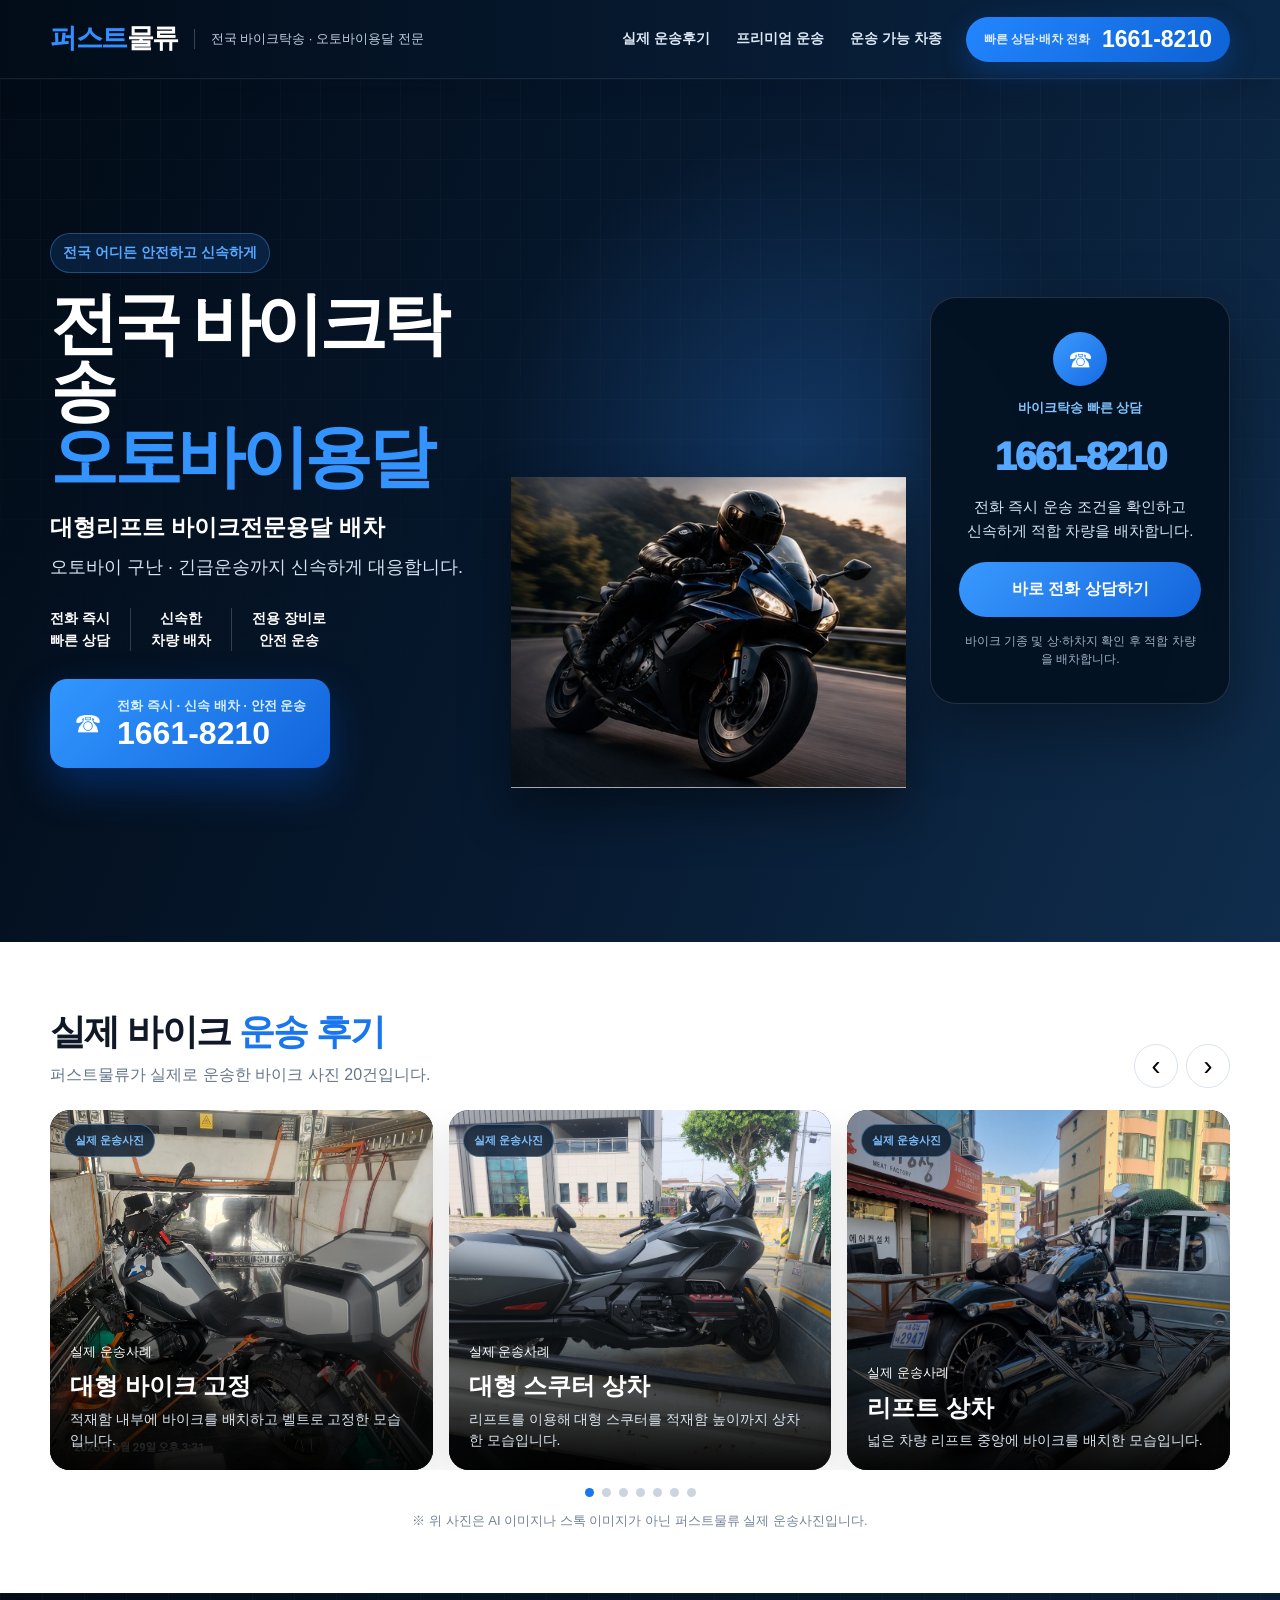
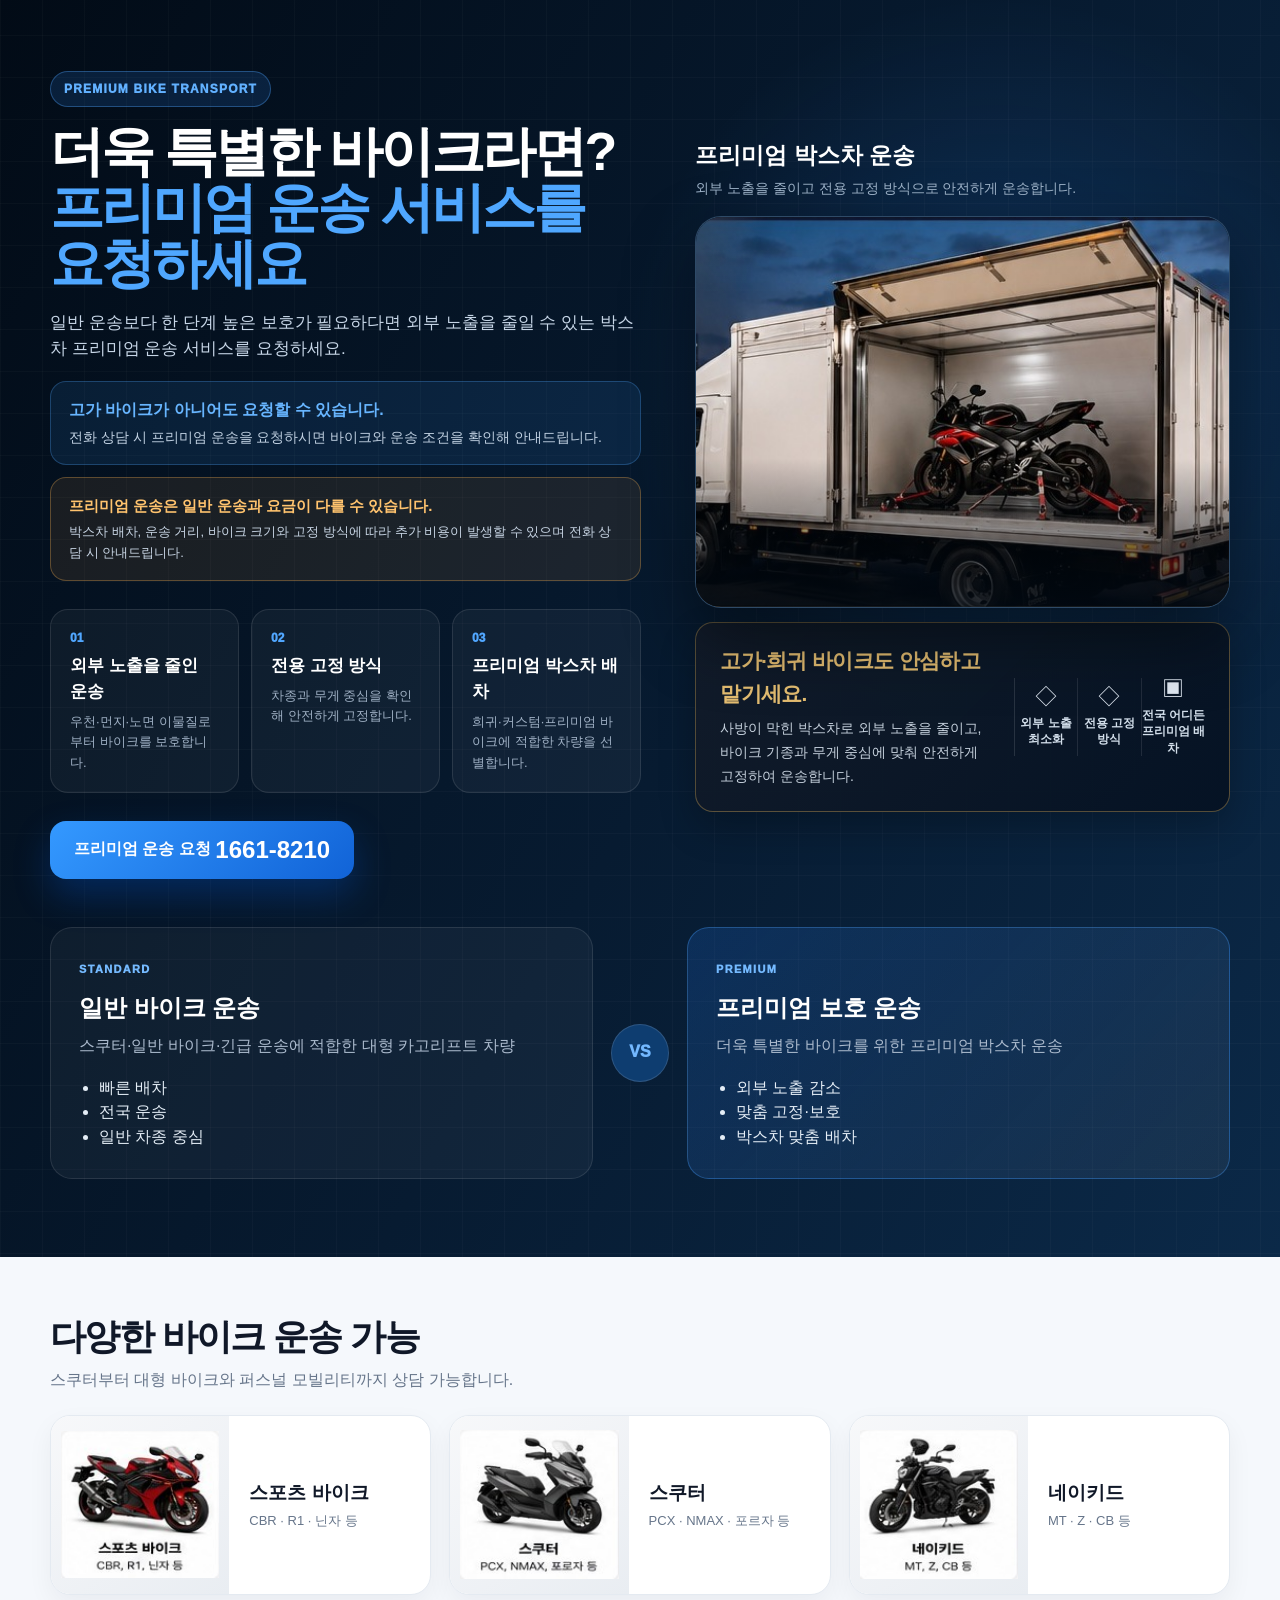
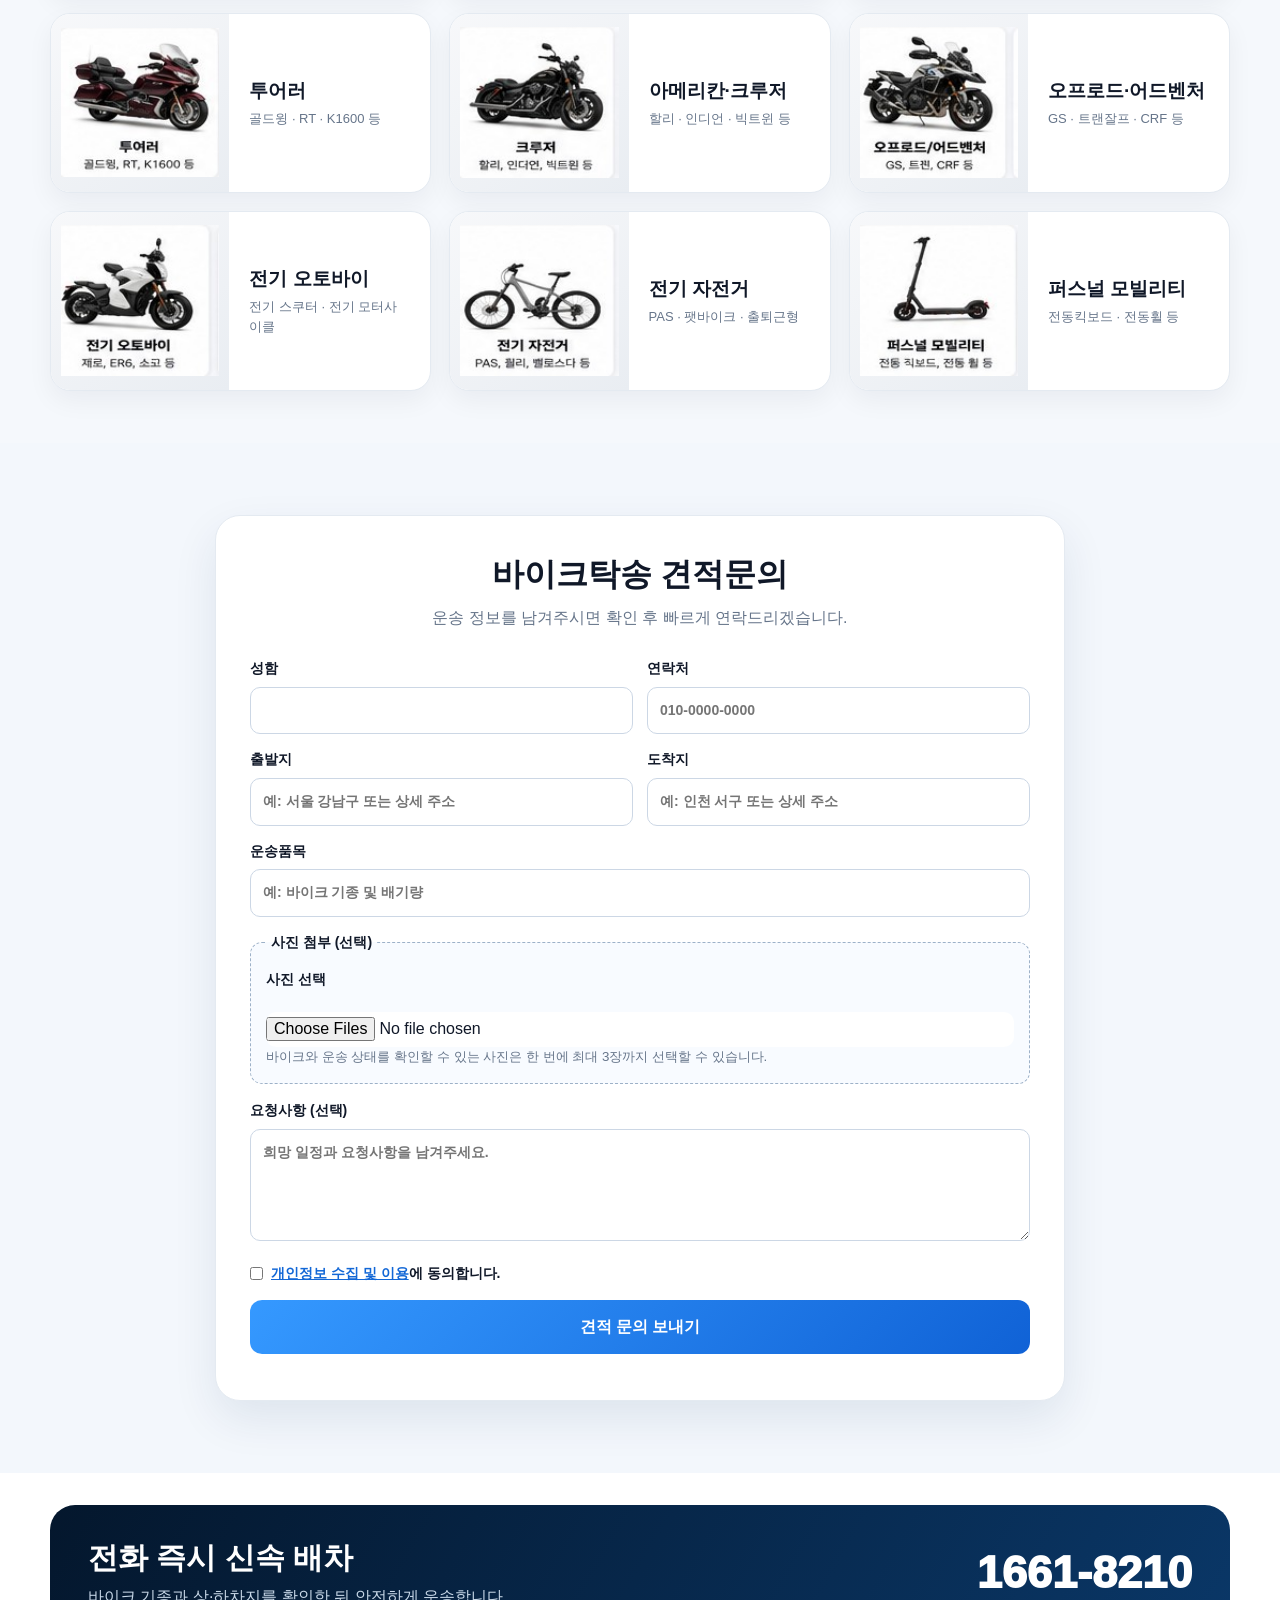
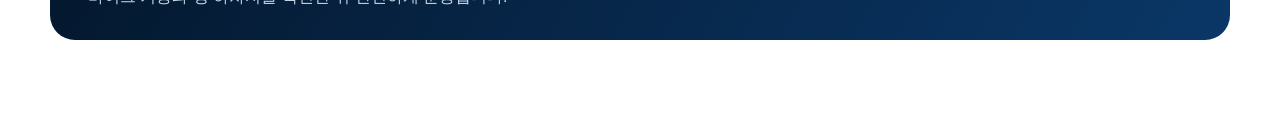
==== commit da64d290: "feat: implement Netlify Forms for quote submissions" ====
--- a/bike/index.html
+++ b/bike/index.html
@@ -530,6 +530,15 @@
 .bottom-box{display:flex;align-items:center;justify-content:space-between;gap:24px;padding:30px 38px;border-radius:25px;background:linear-gradient(120deg,#04172d,#0a3767);color:#fff}
 .bottom-box h2{font-size:30px;margin:0 0 3px} .bottom-box p{color:#c8d8e8;margin:0}
 .bottom-number{font-size:45px;font-weight:950;white-space:nowrap}
+.quote-section{padding:72px 0;background:#f3f7fc}
+.bike-quote{max-width:850px;margin:auto;padding:34px;border:1px solid var(--line);border-radius:25px;background:#fff;box-shadow:0 18px 45px rgba(9,44,84,.09)}
+.bike-quote-head{text-align:center;margin-bottom:27px}.bike-quote-head h2{margin:0 0 7px;font-size:32px}.bike-quote-head p{margin:0;color:var(--muted)}
+.bike-form-row{display:grid;grid-template-columns:1fr 1fr;gap:14px}.bike-quote label{display:block;margin-bottom:15px;font-size:14px;font-weight:900}
+.bike-quote input,.bike-quote textarea{width:100%;margin-top:7px;padding:12px;border:1px solid #ccd7e5;border-radius:10px;background:#fff;font:inherit}
+.bike-upload{margin:0 0 16px;padding:15px;border:1px dashed #9db1c8;border-radius:12px;background:#f8fbff}.bike-upload legend{padding:0 5px;font-size:14px;font-weight:900}.bike-upload input{border:0;padding:5px 0}.bike-upload small{display:block;color:var(--muted)}
+.bike-privacy{display:flex!important;align-items:center;gap:8px}.bike-privacy input{width:auto;margin:0}.bike-privacy a{text-decoration:underline;color:#1267d6}
+.bike-submit{width:100%;padding:15px;border:0;border-radius:12px;background:linear-gradient(135deg,#3599ff,#1062d6);color:#fff;font-weight:950;cursor:pointer}.bike-submit:disabled{cursor:wait;opacity:.7}
+.hidden-field{position:absolute;left:-9999px}.file-error{min-height:1.5em;color:#b42318!important}.file-error:empty{display:none}.form-status{margin:12px 0 0;font-size:14px;font-weight:850;white-space:pre-line}.form-status.is-success{color:#087443}.form-status.is-error{color:#b42318}
 .mobile-call{display:none}
 
 @media(max-width:960px){
@@ -621,6 +630,7 @@
   .compare-divider{margin:auto;width:48px;height:48px}
 
   .bottom-cta{padding-bottom:96px}
+  .quote-section{padding:46px 0}.bike-quote{padding:25px 18px}.bike-quote-head h2{font-size:27px}.bike-form-row{grid-template-columns:1fr}
   .bottom-box{display:block;padding:25px 22px} .bottom-number{font-size:36px;display:block;margin-top:13px}
   .mobile-call{position:fixed;display:block;left:0;right:0;bottom:0;z-index:120;padding:8px;background:#fff;border-top:1px solid var(--line);box-shadow:0 -10px 28px rgba(15,23,42,.14)}
   .mobile-call a{display:flex;align-items:center;justify-content:center;gap:9px;min-height:60px;border-radius:15px;background:linear-gradient(135deg,#3599ff,#1062d6);color:#fff;font-weight:950}
@@ -880,6 +890,37 @@
   </div>
 </section>
 
+<section class="quote-section" id="quote">
+  <div class="wrap">
+    <form class="bike-quote" name="firstlogis-bike-quote" method="POST" data-netlify="true" netlify-honeypot="bot-field" enctype="multipart/form-data" data-track-form="firstlogis-bike-quote">
+      <div class="bike-quote-head"><h2>바이크탁송 견적문의</h2><p>운송 정보를 남겨주시면 확인 후 빠르게 연락드리겠습니다.</p></div>
+      <input type="hidden" name="form-name" value="firstlogis-bike-quote">
+      <input type="hidden" name="quote_id" value="">
+      <p class="hidden-field"><label>입력하지 마세요 <input name="bot-field"></label></p>
+      <div class="bike-form-row">
+        <label for="bike-name">성함<input id="bike-name" name="name" required autocomplete="name" maxlength="100"></label>
+        <label for="bike-phone">연락처<input id="bike-phone" name="phone" type="tel" required autocomplete="tel" inputmode="tel" maxlength="30" placeholder="010-0000-0000"></label>
+      </div>
+      <div class="bike-form-row">
+        <label for="bike-from">출발지<input id="bike-from" name="from" required maxlength="200" placeholder="예: 서울 강남구 또는 상세 주소"></label>
+        <label for="bike-to">도착지<input id="bike-to" name="to" required maxlength="200" placeholder="예: 인천 서구 또는 상세 주소"></label>
+      </div>
+      <label for="bike-item">운송품목<input id="bike-item" name="item" required maxlength="200" placeholder="예: 바이크 기종 및 배기량"></label>
+      <fieldset class="bike-upload">
+        <legend>사진 첨부 (선택)</legend>
+        <label for="bike-photos">사진 선택</label><input id="bike-photos" name="cargo-photos" type="file" accept="image/*" multiple>
+        <small>바이크와 운송 상태를 확인할 수 있는 사진은 한 번에 최대 3장까지 선택할 수 있습니다.</small>
+        <small class="file-error" aria-live="polite"></small>
+        <span class="hidden-field" aria-hidden="true"><input type="file" name="cargo-photo-1"><input type="file" name="cargo-photo-2"><input type="file" name="cargo-photo-3"></span>
+      </fieldset>
+      <label for="bike-message">요청사항 (선택)<textarea id="bike-message" name="message" rows="4" maxlength="2000" placeholder="희망 일정과 요청사항을 남겨주세요."></textarea></label>
+      <label class="bike-privacy" for="bike-privacy"><input id="bike-privacy" type="checkbox" name="privacy-agree" required><span><a href="../docs/legal.html#privacy" target="_blank" rel="noopener">개인정보 수집 및 이용</a>에 동의합니다.</span></label>
+      <button class="bike-submit" type="submit">견적 문의 보내기</button>
+      <p class="form-status" role="status" aria-live="polite"></p>
+    </form>
+  </div>
+</section>
+
 <section class="bottom-cta">
   <div class="wrap bottom-box">
     <div><h2>전화 즉시 신속 배차</h2><p>바이크 기종과 상·하차지를 확인한 뒤 안전하게 운송합니다.</p></div>
@@ -928,6 +969,7 @@
 },{passive:true});
 buildDots();requestAnimationFrame(move);restart();
 </script>
+<script src="../js/quote-form.js"></script>
 <script src="../js/analytics.js"></script>
 <script type="text/javascript" src="//wcs.naver.net/wcslog.js"></script>
 <script>
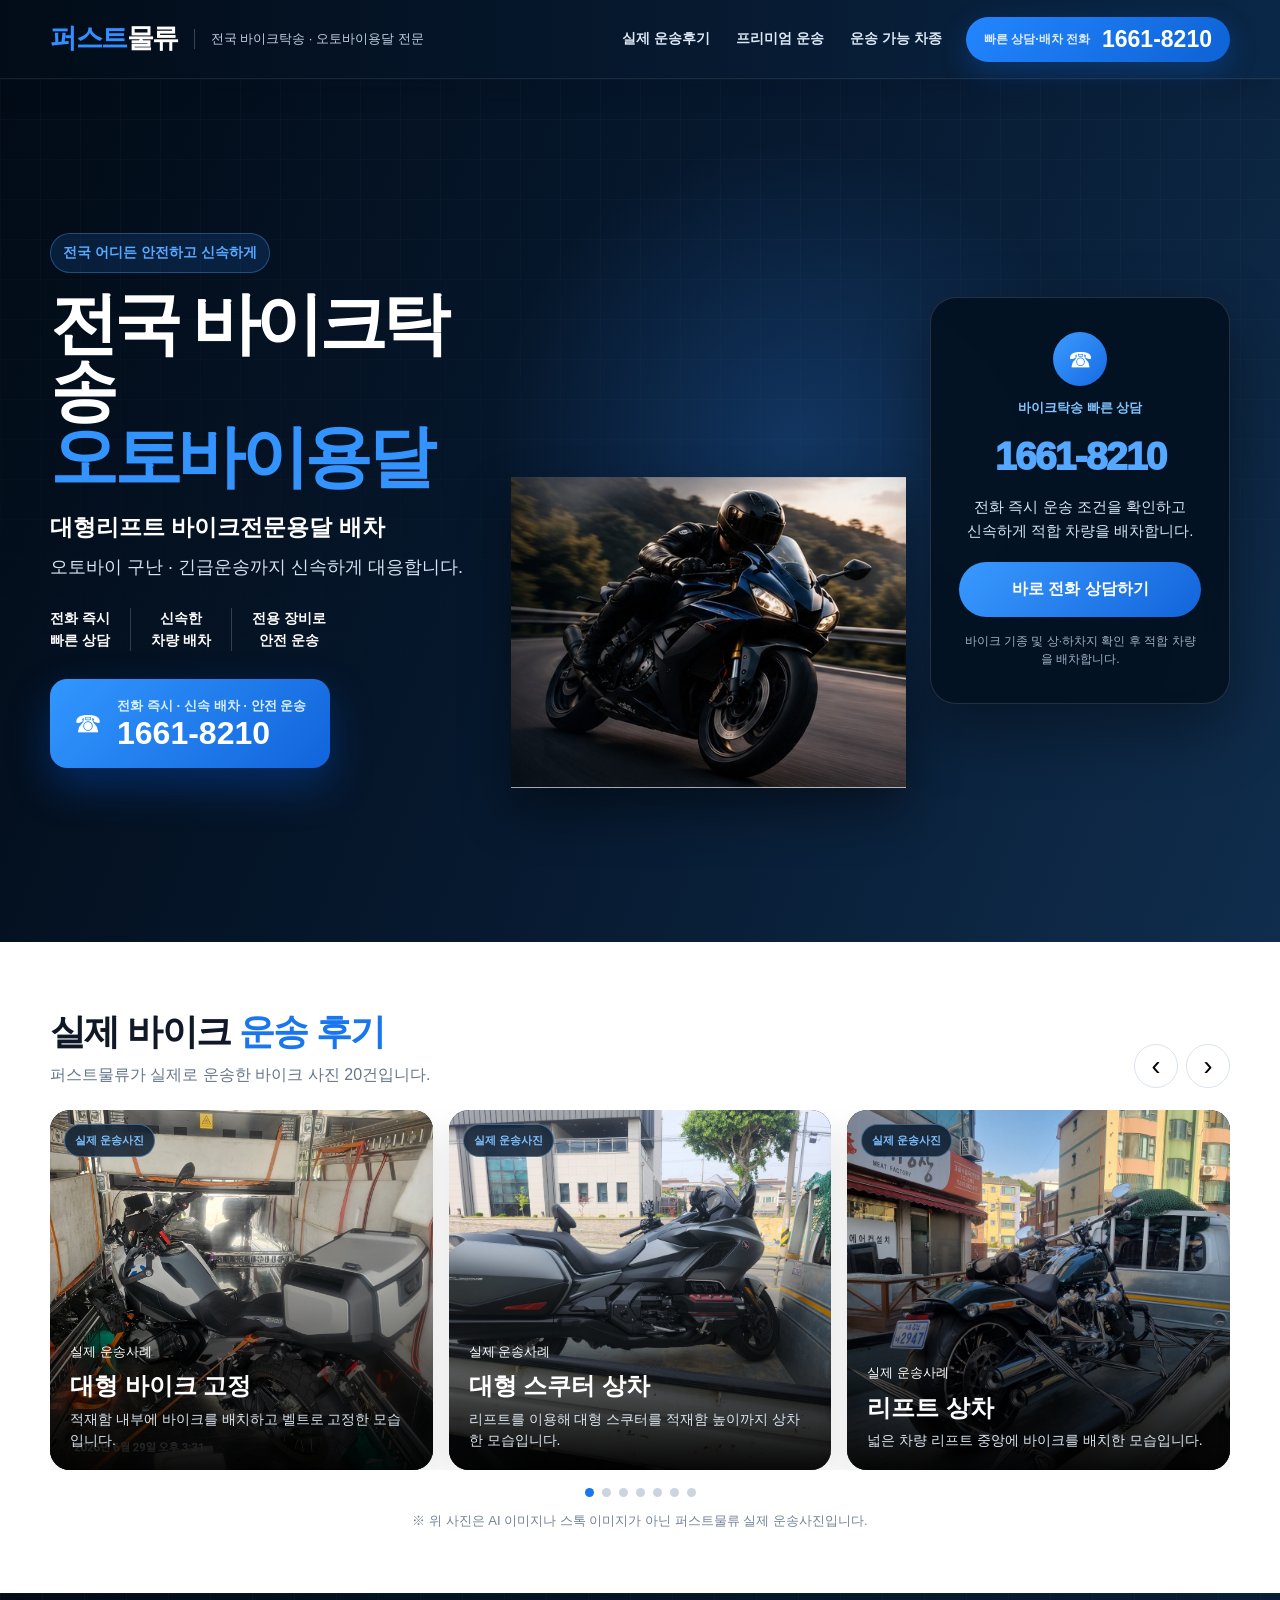
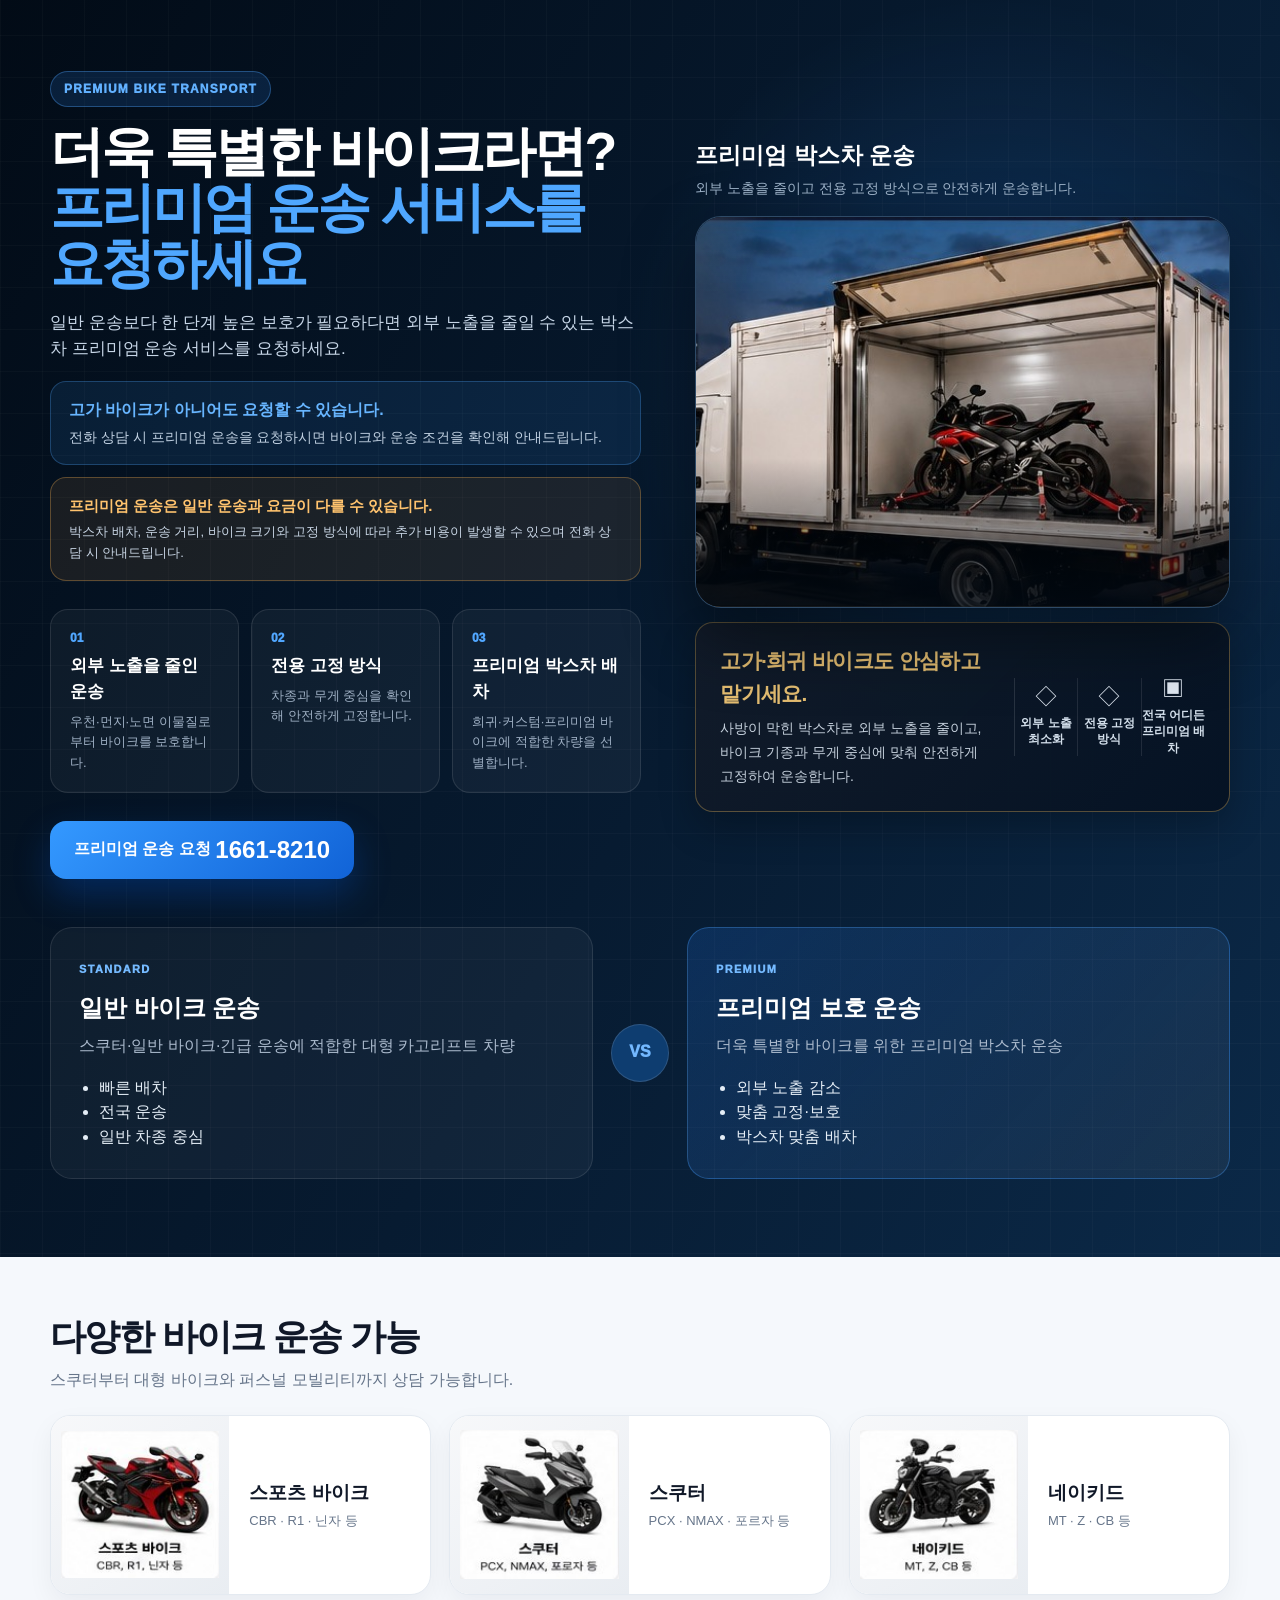
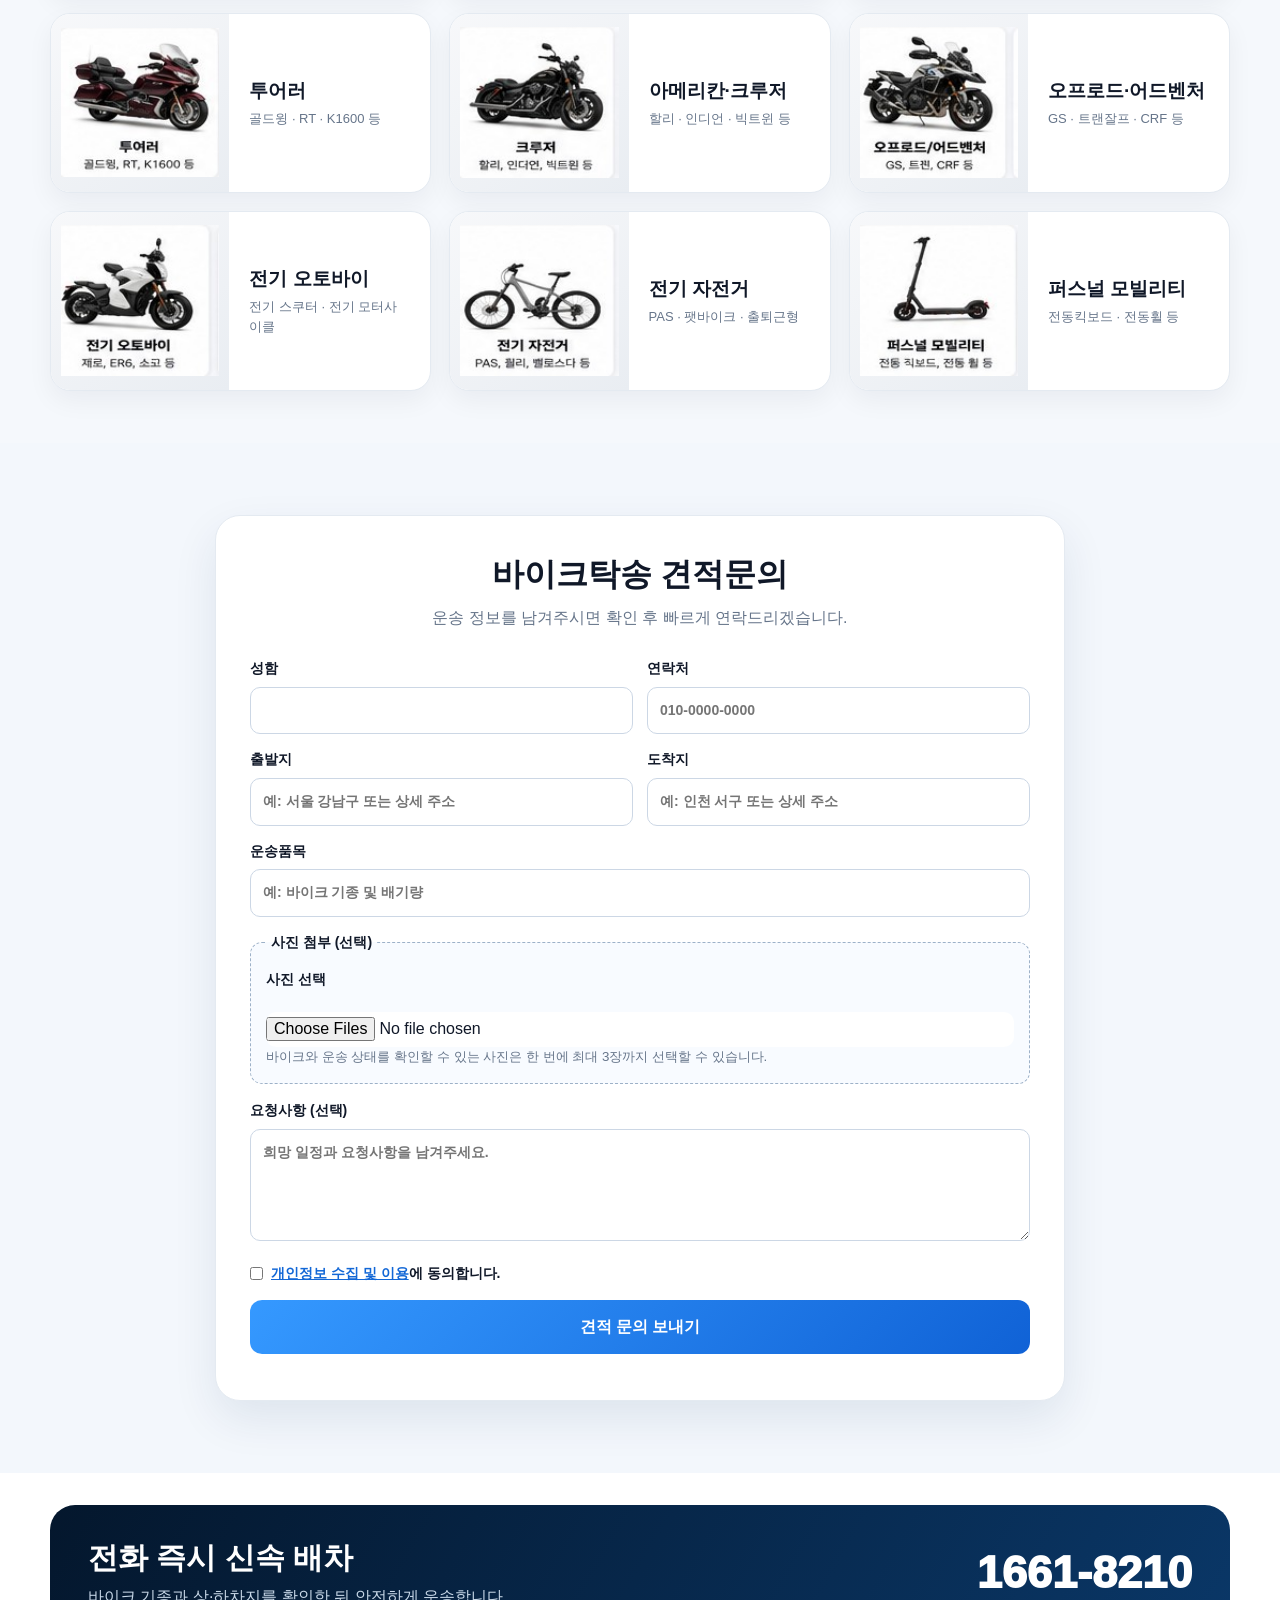
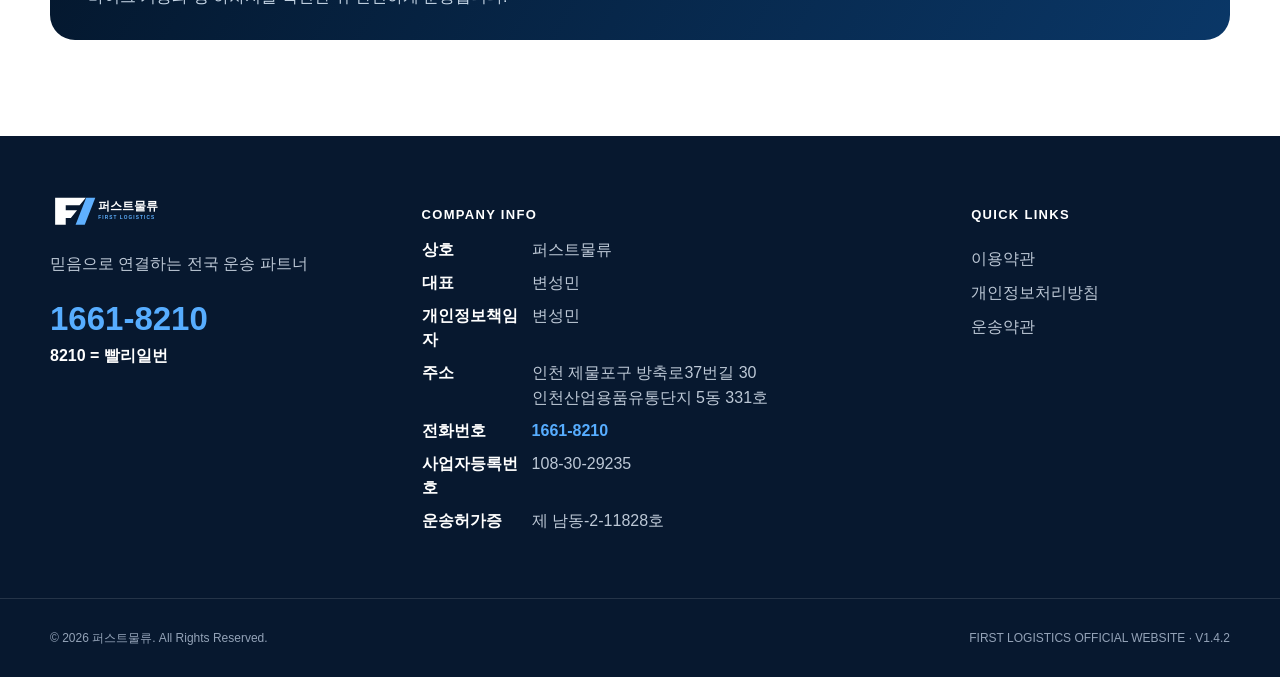
==== commit 965dd14e: "fix: add business footer to bike landing page" ====
--- a/bike/index.html
+++ b/bike/index.html
@@ -637,6 +637,36 @@
   .mobile-call strong{font-size:21px}
 }
 @media(prefers-reduced-motion:reduce){*{scroll-behavior:auto!important}.track{transition:none}}
+
+.business-footer{background:#07182f;color:#fff}
+.business-footer-main{display:grid;grid-template-columns:1fr 1.55fr .8fr;gap:48px;padding:56px 0}
+.business-footer-brand img{width:190px;max-width:100%}
+.business-footer-brand p{color:#bdc8d6}
+.business-footer-brand strong{display:block;font-size:33px;color:#57adff}
+.business-footer-brand span{font-weight:900}
+.business-footer h3{font-size:13px;letter-spacing:.1em}
+.business-footer-info dl{margin:0}
+.business-footer-info dl div{display:grid;grid-template-columns:110px 1fr;align-items:start;margin:8px 0}
+.business-footer-info dt{font-weight:900}
+.business-footer-info dd{margin:0;color:#bdc8d6;word-break:keep-all}
+.business-footer-info a{color:#57adff;font-weight:900}
+.business-footer-links{display:flex;flex-direction:column;gap:9px}
+.business-footer-links a{color:#bdc8d6}
+.business-footer-bottom{border-top:1px solid rgba(255,255,255,.12);padding:18px 0}
+.business-footer-bottom .wrap{display:flex;justify-content:space-between;color:#94a3b8;font-size:12px}
+
+@media(max-width:960px){
+  .business-footer-main{grid-template-columns:1fr 1fr}
+  .business-footer-links{grid-column:1/-1}
+  .business-footer-bottom{padding-bottom:82px}
+}
+
+@media(max-width:680px){
+  .business-footer-main{grid-template-columns:1fr;gap:32px;padding:42px 0}
+  .business-footer-links{grid-column:auto}
+  .business-footer-info dl div{grid-template-columns:95px 1fr}
+  .business-footer-bottom .wrap{flex-direction:column}
+}
 
 .actual-review-card{
   height:360px;
@@ -892,11 +922,12 @@
 
 <section class="quote-section" id="quote">
   <div class="wrap">
-    <form class="bike-quote" name="firstlogis-bike-quote" method="POST" data-netlify="true" netlify-honeypot="bot-field" enctype="multipart/form-data" data-track-form="firstlogis-bike-quote">
+    <form class="bike-quote" name="firstlogis-bike-quote" method="POST" data-netlify="true" netlify-honeypot="bot-field" data-honeypot="bot-field" enctype="multipart/form-data" data-track-form="firstlogis-bike-quote">
       <div class="bike-quote-head"><h2>바이크탁송 견적문의</h2><p>운송 정보를 남겨주시면 확인 후 빠르게 연락드리겠습니다.</p></div>
       <input type="hidden" name="form-name" value="firstlogis-bike-quote">
+      <input type="hidden" name="form_source" value="bike-inline">
       <input type="hidden" name="quote_id" value="">
-      <p class="hidden-field"><label>입력하지 마세요 <input name="bot-field"></label></p>
+      <p class="hidden-field" aria-hidden="true"><label>입력하지 마세요 <input type="text" name="bot-field" value="" autocomplete="off" tabindex="-1" aria-hidden="true"></label></p>
       <div class="bike-form-row">
         <label for="bike-name">성함<input id="bike-name" name="name" required autocomplete="name" maxlength="100"></label>
         <label for="bike-phone">연락처<input id="bike-phone" name="phone" type="tel" required autocomplete="tel" inputmode="tel" maxlength="30" placeholder="010-0000-0000"></label>
@@ -928,6 +959,44 @@
   </div>
 </section>
 </main>
+
+<footer class="business-footer">
+  <div class="wrap business-footer-main">
+    <div class="business-footer-brand">
+      <img src="../assets/logo-white.svg" alt="퍼스트물류">
+      <p>믿음으로 연결하는 전국 운송 파트너</p>
+      <strong>1661-8210</strong>
+      <span>8210 = 빨리일번</span>
+    </div>
+
+    <div class="business-footer-info">
+      <h3>COMPANY INFO</h3>
+      <dl>
+        <div><dt>상호</dt><dd>퍼스트물류</dd></div>
+        <div><dt>대표</dt><dd>변성민</dd></div>
+        <div><dt>개인정보책임자</dt><dd>변성민</dd></div>
+        <div><dt>주소</dt><dd>인천 제물포구 방축로37번길 30<br>인천산업용품유통단지 5동 331호</dd></div>
+        <div><dt>전화번호</dt><dd><a href="tel:16618210" data-track-event="phone_click" data-track-location="bike-footer">1661-8210</a></dd></div>
+        <div><dt>사업자등록번호</dt><dd>108-30-29235</dd></div>
+        <div><dt>운송허가증</dt><dd>제 남동-2-11828호</dd></div>
+      </dl>
+    </div>
+
+    <div class="business-footer-links">
+      <h3>QUICK LINKS</h3>
+      <a href="../docs/legal.html#terms">이용약관</a>
+      <a href="../docs/legal.html#privacy">개인정보처리방침</a>
+      <a href="../docs/legal.html#transport">운송약관</a>
+    </div>
+  </div>
+
+  <div class="business-footer-bottom">
+    <div class="wrap">
+      <p>© 2026 퍼스트물류. All Rights Reserved.</p>
+      <p>FIRST LOGISTICS OFFICIAL WEBSITE · V1.4.2</p>
+    </div>
+  </div>
+</footer>
 
 <nav class="mobile-call"><a href="tel:16618210" data-track-event="phone_click" data-track-location="bike-approved"><span>빠른 견적·배차 상담</span><strong>1661-8210</strong></a></nav>
 
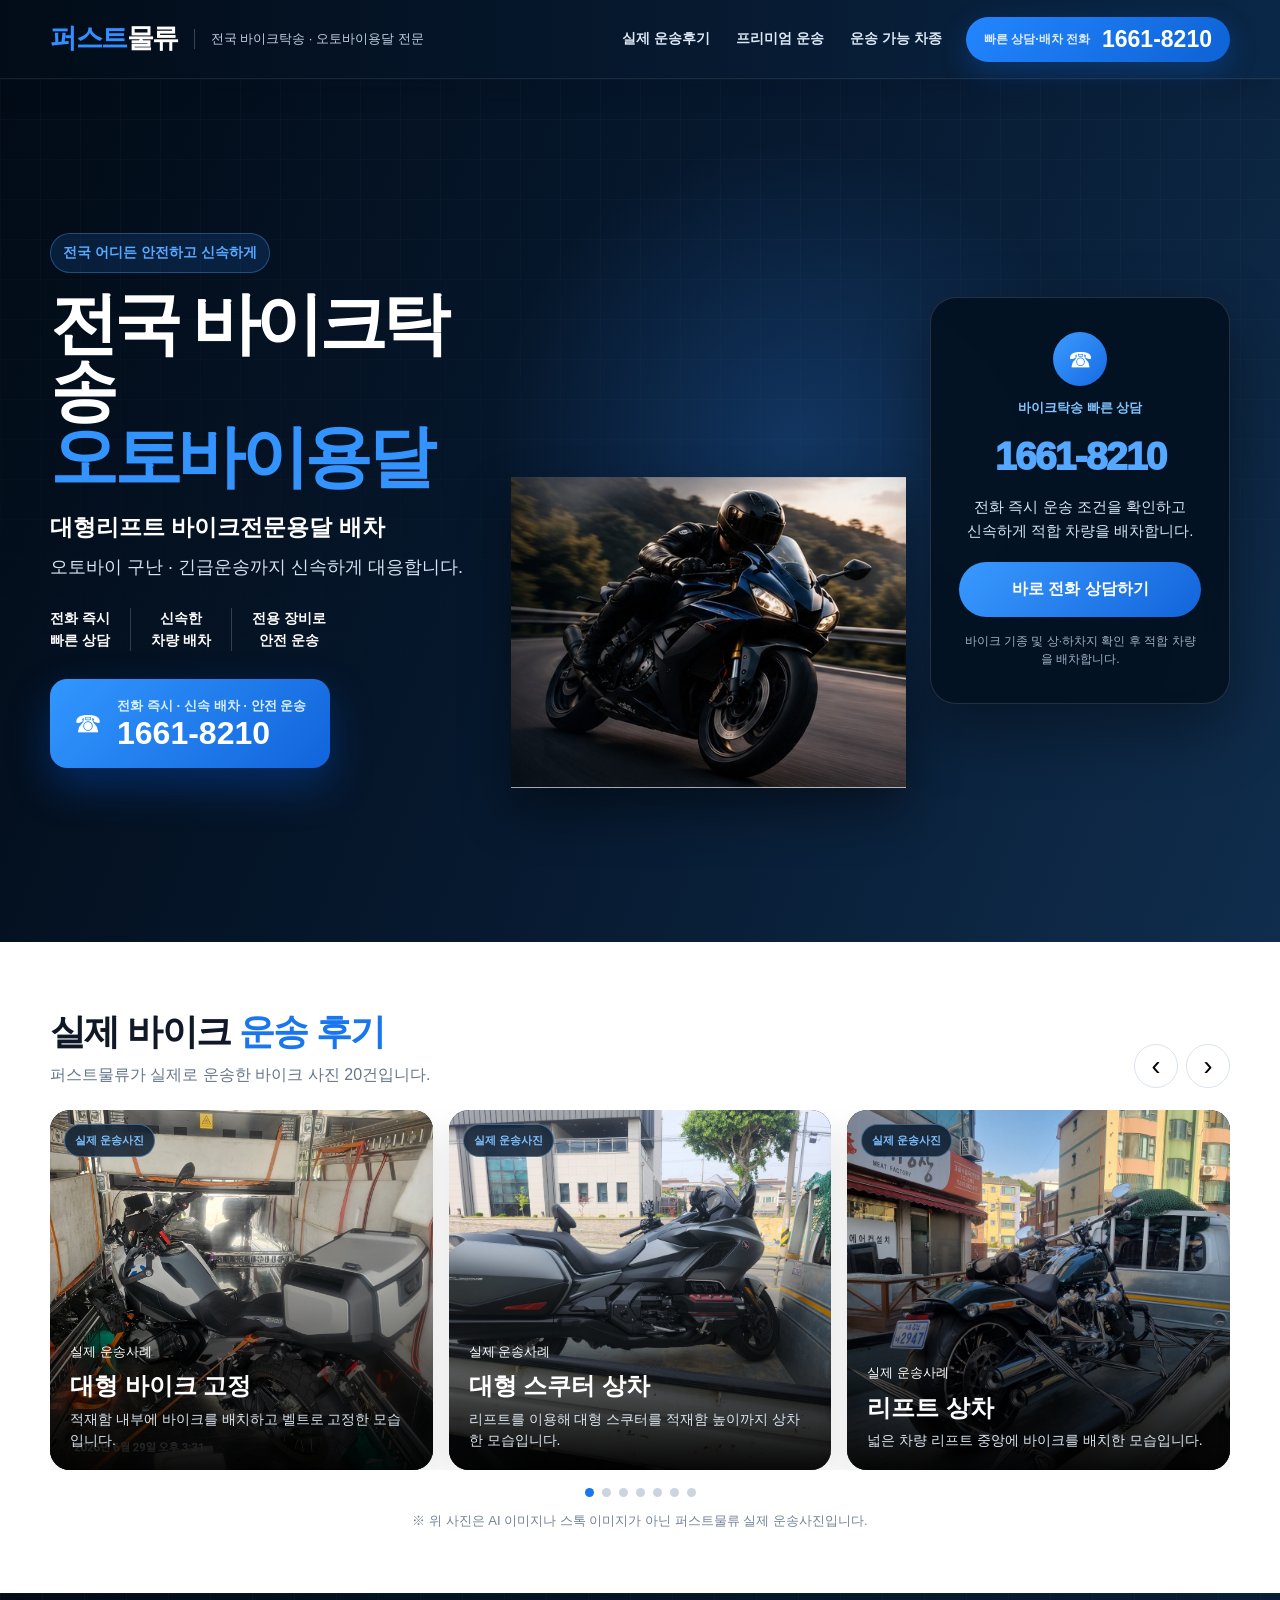
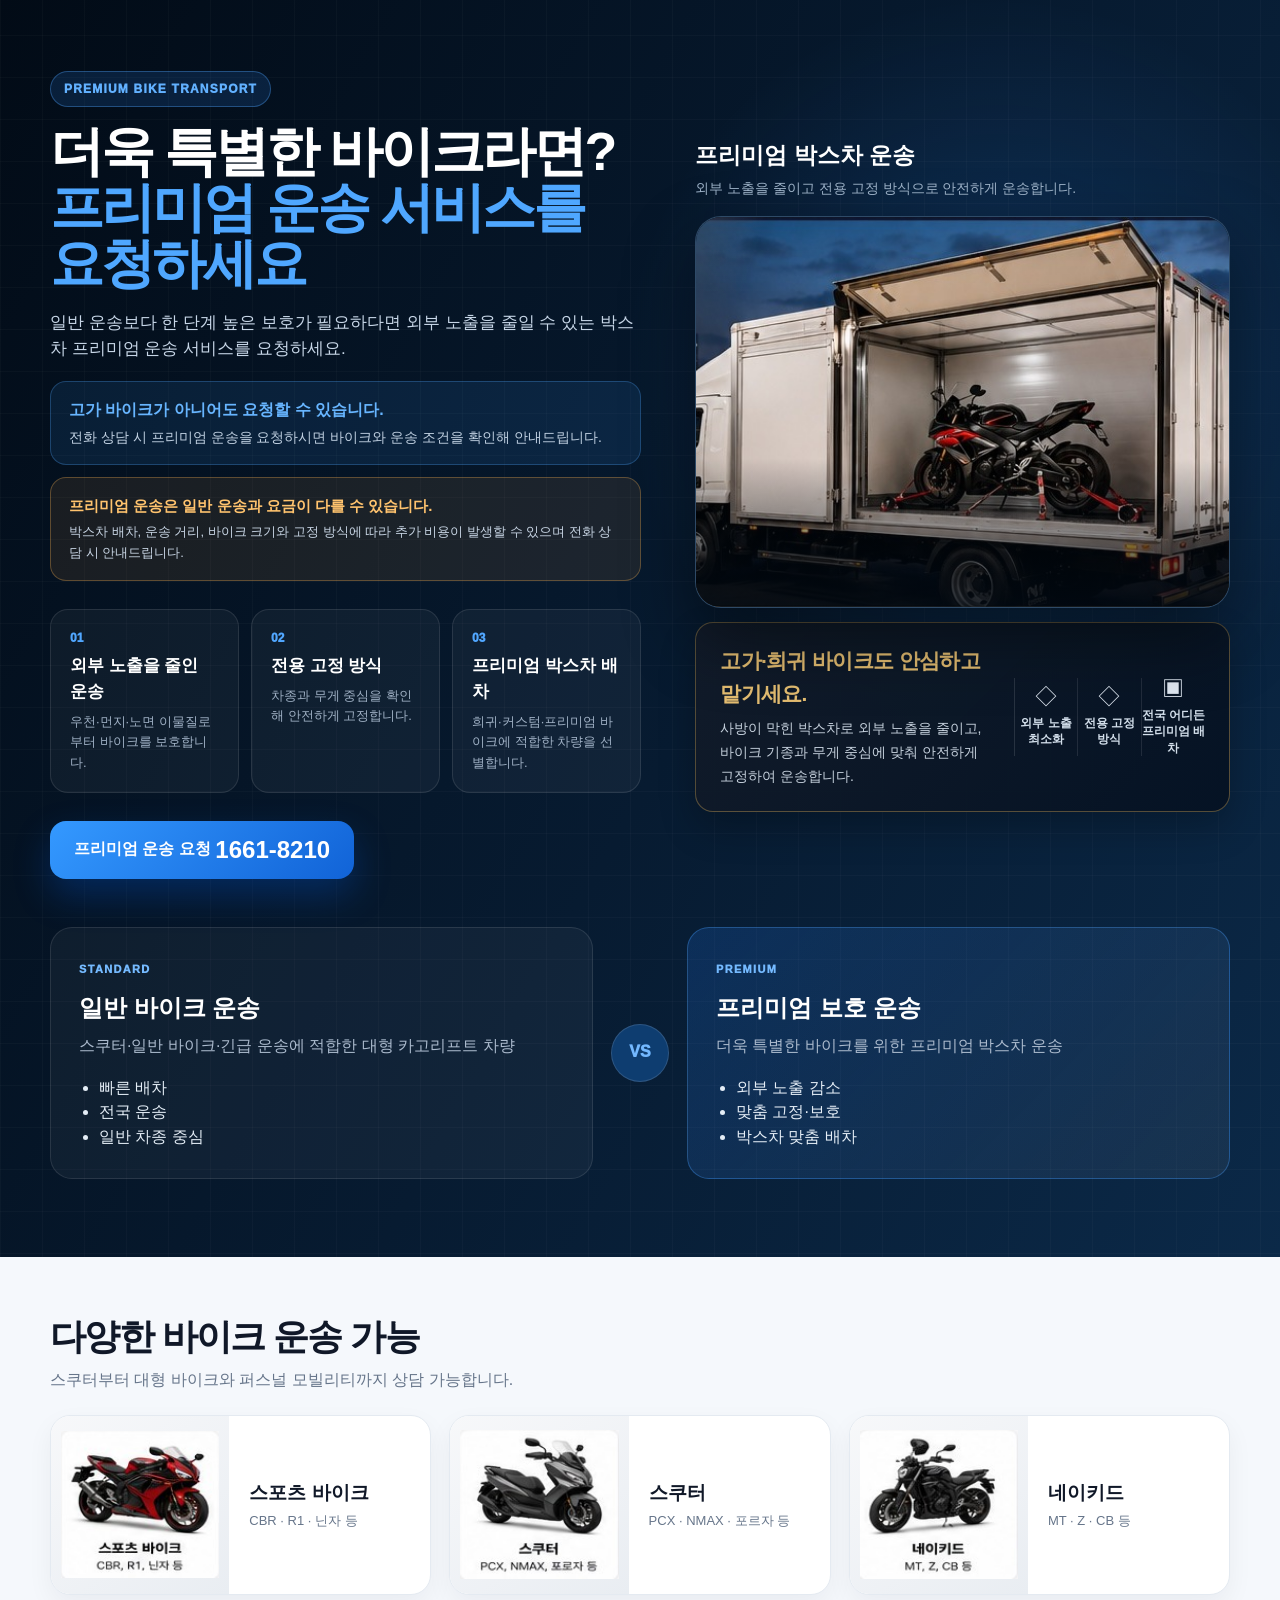
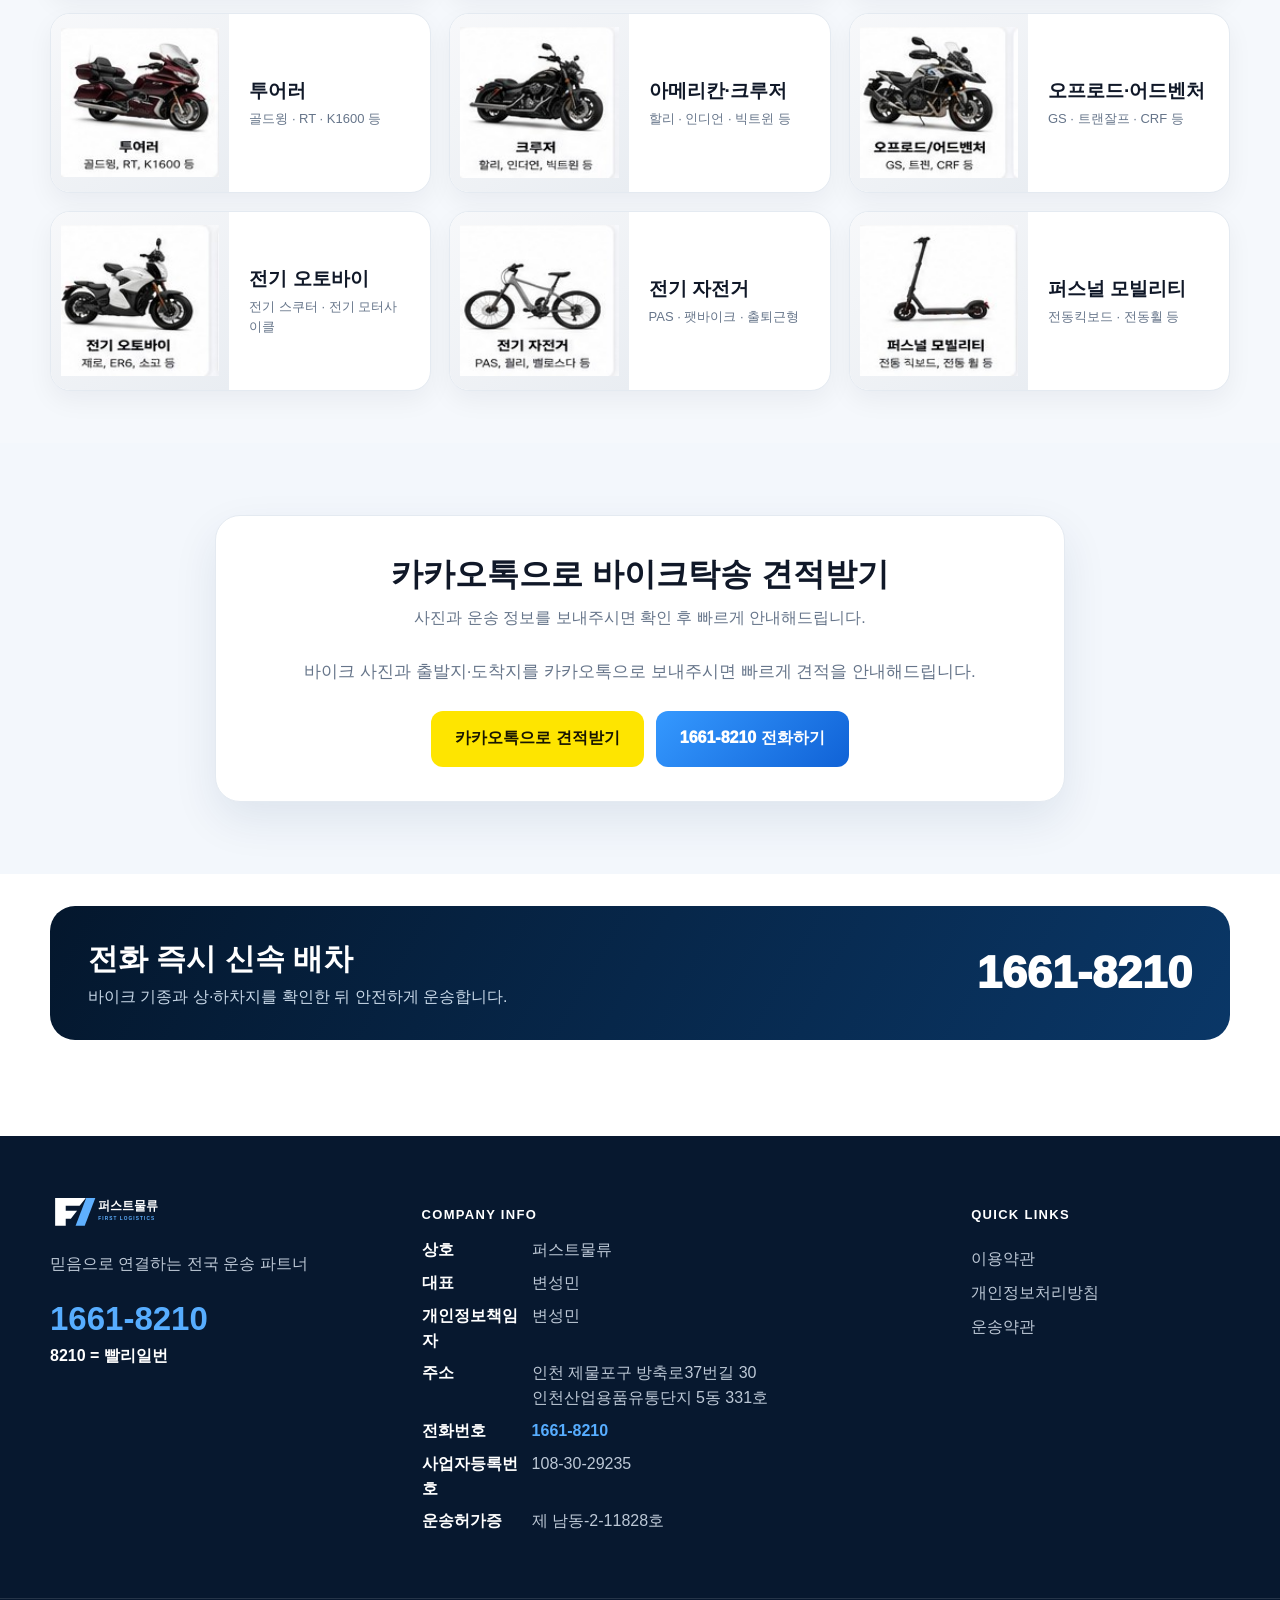
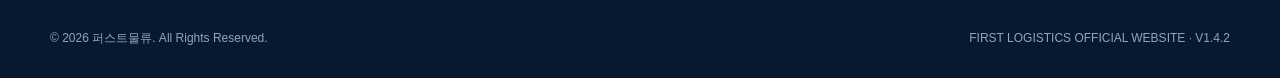
==== commit 00ca0588: "refactor: replace quote forms with Kakao chat" ====
--- a/bike/index.html
+++ b/bike/index.html
@@ -538,6 +538,7 @@
 .bike-upload{margin:0 0 16px;padding:15px;border:1px dashed #9db1c8;border-radius:12px;background:#f8fbff}.bike-upload legend{padding:0 5px;font-size:14px;font-weight:900}.bike-upload input{border:0;padding:5px 0}.bike-upload small{display:block;color:var(--muted)}
 .bike-privacy{display:flex!important;align-items:center;gap:8px}.bike-privacy input{width:auto;margin:0}.bike-privacy a{text-decoration:underline;color:#1267d6}
 .bike-submit{width:100%;padding:15px;border:0;border-radius:12px;background:linear-gradient(135deg,#3599ff,#1062d6);color:#fff;font-weight:950;cursor:pointer}.bike-submit:disabled{cursor:wait;opacity:.7}
+.bike-kakao-guide{max-width:680px;margin:0 auto 24px;color:var(--muted);font-size:17px;line-height:1.7;text-align:center;word-break:keep-all}.bike-quote-actions{display:flex;justify-content:center;gap:12px}.bike-kakao-button,.bike-phone-button{display:inline-flex;align-items:center;justify-content:center;min-height:56px;padding:14px 24px;border-radius:12px;font-weight:950}.bike-kakao-button{background:#fee500;color:#181600}.bike-phone-button{background:linear-gradient(135deg,#3599ff,#1062d6);color:#fff}
 .hidden-field{position:absolute;left:-9999px}.file-error{min-height:1.5em;color:#b42318!important}.file-error:empty{display:none}.form-status{margin:12px 0 0;font-size:14px;font-weight:850;white-space:pre-line}.form-status.is-success{color:#087443}.form-status.is-error{color:#b42318}
 .mobile-call{display:none}
 
@@ -630,10 +631,11 @@
   .compare-divider{margin:auto;width:48px;height:48px}
 
   .bottom-cta{padding-bottom:96px}
-  .quote-section{padding:46px 0}.bike-quote{padding:25px 18px}.bike-quote-head h2{font-size:27px}.bike-form-row{grid-template-columns:1fr}
+  .quote-section{padding:46px 0}.bike-quote{padding:25px 18px}.bike-quote-head h2{font-size:27px}.bike-form-row{grid-template-columns:1fr}.bike-quote-actions{flex-direction:column}.bike-kakao-button,.bike-phone-button{width:100%}
   .bottom-box{display:block;padding:25px 22px} .bottom-number{font-size:36px;display:block;margin-top:13px}
-  .mobile-call{position:fixed;display:block;left:0;right:0;bottom:0;z-index:120;padding:8px;background:#fff;border-top:1px solid var(--line);box-shadow:0 -10px 28px rgba(15,23,42,.14)}
+  .mobile-call{position:fixed;display:grid;grid-template-columns:1fr 1fr;gap:8px;left:0;right:0;bottom:0;z-index:120;padding:8px;background:#fff;border-top:1px solid var(--line);box-shadow:0 -10px 28px rgba(15,23,42,.14)}
   .mobile-call a{display:flex;align-items:center;justify-content:center;gap:9px;min-height:60px;border-radius:15px;background:linear-gradient(135deg,#3599ff,#1062d6);color:#fff;font-weight:950}
+  .mobile-call .mobile-kakao{background:#fee500;color:#181600}
   .mobile-call strong{font-size:21px}
 }
 @media(prefers-reduced-motion:reduce){*{scroll-behavior:auto!important}.track{transition:none}}
@@ -922,33 +924,14 @@
 
 <section class="quote-section" id="quote">
   <div class="wrap">
-    <form class="bike-quote" name="firstlogis-bike-quote" method="POST" data-netlify="true" netlify-honeypot="bot-field" data-honeypot="bot-field" enctype="multipart/form-data" data-track-form="firstlogis-bike-quote">
-      <div class="bike-quote-head"><h2>바이크탁송 견적문의</h2><p>운송 정보를 남겨주시면 확인 후 빠르게 연락드리겠습니다.</p></div>
-      <input type="hidden" name="form-name" value="firstlogis-bike-quote">
-      <input type="hidden" name="form_source" value="bike-inline">
-      <input type="hidden" name="quote_id" value="">
-      <p class="hidden-field" aria-hidden="true"><label>입력하지 마세요 <input type="text" name="bot-field" value="" autocomplete="off" tabindex="-1" aria-hidden="true"></label></p>
-      <div class="bike-form-row">
-        <label for="bike-name">성함<input id="bike-name" name="name" required autocomplete="name" maxlength="100"></label>
-        <label for="bike-phone">연락처<input id="bike-phone" name="phone" type="tel" required autocomplete="tel" inputmode="tel" maxlength="30" placeholder="010-0000-0000"></label>
+    <div class="bike-quote">
+      <div class="bike-quote-head"><h2>카카오톡으로 바이크탁송 견적받기</h2><p>사진과 운송 정보를 보내주시면 확인 후 빠르게 안내해드립니다.</p></div>
+      <p class="bike-kakao-guide">바이크 사진과 출발지·도착지를 카카오톡으로 보내주시면 빠르게 견적을 안내해드립니다.</p>
+      <div class="bike-quote-actions">
+        <a class="bike-kakao-button" href="https://pf.kakao.com/_xdTxhfX" target="_blank" rel="noopener noreferrer" data-track-event="kakao_click" data-track-location="bike-quote">카카오톡으로 견적받기</a>
+        <a class="bike-phone-button" href="tel:16618210" data-track-event="phone_click" data-track-location="bike-quote">1661-8210 전화하기</a>
       </div>
-      <div class="bike-form-row">
-        <label for="bike-from">출발지<input id="bike-from" name="from" required maxlength="200" placeholder="예: 서울 강남구 또는 상세 주소"></label>
-        <label for="bike-to">도착지<input id="bike-to" name="to" required maxlength="200" placeholder="예: 인천 서구 또는 상세 주소"></label>
-      </div>
-      <label for="bike-item">운송품목<input id="bike-item" name="item" required maxlength="200" placeholder="예: 바이크 기종 및 배기량"></label>
-      <fieldset class="bike-upload">
-        <legend>사진 첨부 (선택)</legend>
-        <label for="bike-photos">사진 선택</label><input id="bike-photos" name="cargo-photos" type="file" accept="image/*" multiple>
-        <small>바이크와 운송 상태를 확인할 수 있는 사진은 한 번에 최대 3장까지 선택할 수 있습니다.</small>
-        <small class="file-error" aria-live="polite"></small>
-        <span class="hidden-field" aria-hidden="true"><input type="file" name="cargo-photo-1"><input type="file" name="cargo-photo-2"><input type="file" name="cargo-photo-3"></span>
-      </fieldset>
-      <label for="bike-message">요청사항 (선택)<textarea id="bike-message" name="message" rows="4" maxlength="2000" placeholder="희망 일정과 요청사항을 남겨주세요."></textarea></label>
-      <label class="bike-privacy" for="bike-privacy"><input id="bike-privacy" type="checkbox" name="privacy-agree" required><span><a href="../docs/legal.html#privacy" target="_blank" rel="noopener">개인정보 수집 및 이용</a>에 동의합니다.</span></label>
-      <button class="bike-submit" type="submit">견적 문의 보내기</button>
-      <p class="form-status" role="status" aria-live="polite"></p>
-    </form>
+    </div>
   </div>
 </section>
 
@@ -998,7 +981,10 @@
   </div>
 </footer>
 
-<nav class="mobile-call"><a href="tel:16618210" data-track-event="phone_click" data-track-location="bike-approved"><span>빠른 견적·배차 상담</span><strong>1661-8210</strong></a></nav>
+<nav class="mobile-call">
+  <a href="tel:16618210" data-track-event="phone_click" data-track-location="bike-approved"><span>전화 상담</span><strong>1661-8210</strong></a>
+  <a class="mobile-kakao" href="https://pf.kakao.com/_xdTxhfX" target="_blank" rel="noopener noreferrer" data-track-event="kakao_click" data-track-location="bike-mobile"><span>카카오톡</span><strong>견적받기</strong></a>
+</nav>
 
 <script>
 const track=document.getElementById("track");
@@ -1038,7 +1024,6 @@
 },{passive:true});
 buildDots();requestAnimationFrame(move);restart();
 </script>
-<script src="../js/quote-form.js"></script>
 <script src="../js/analytics.js"></script>
 <script type="text/javascript" src="//wcs.naver.net/wcslog.js"></script>
 <script>
